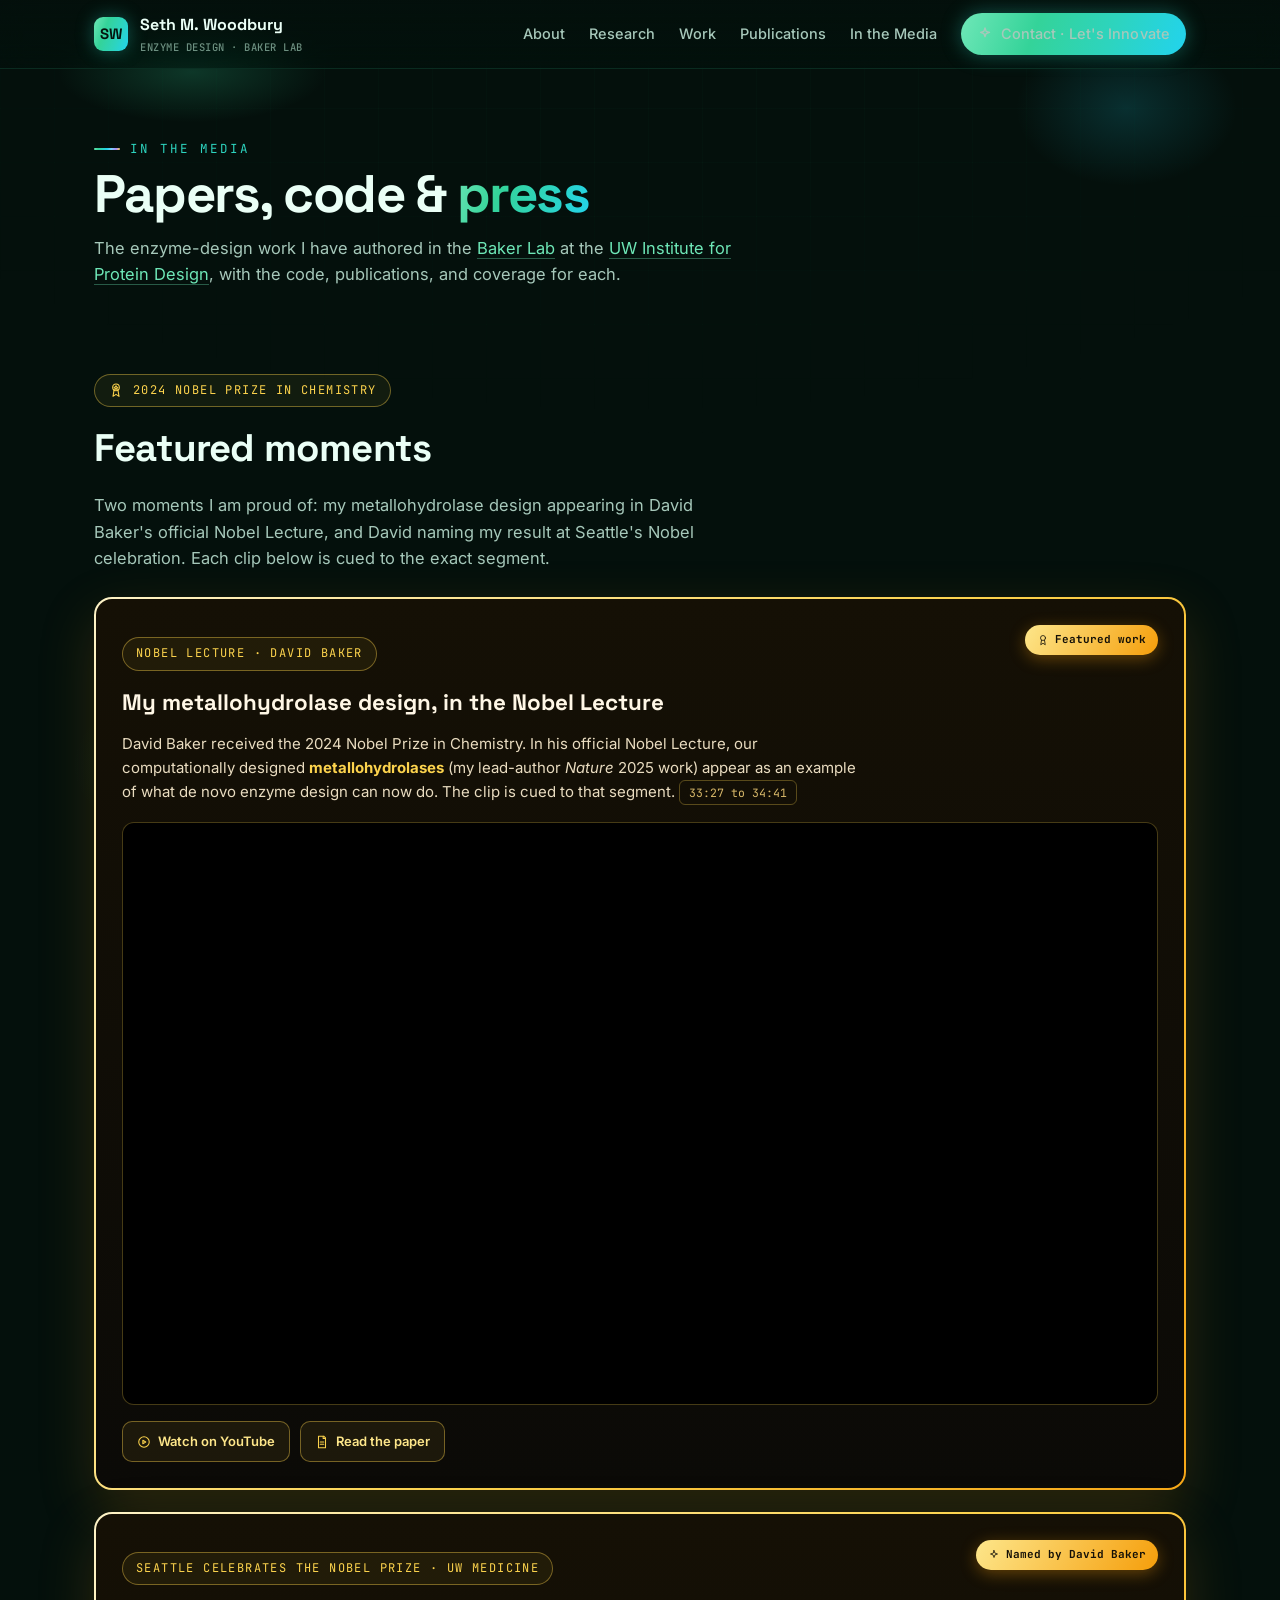
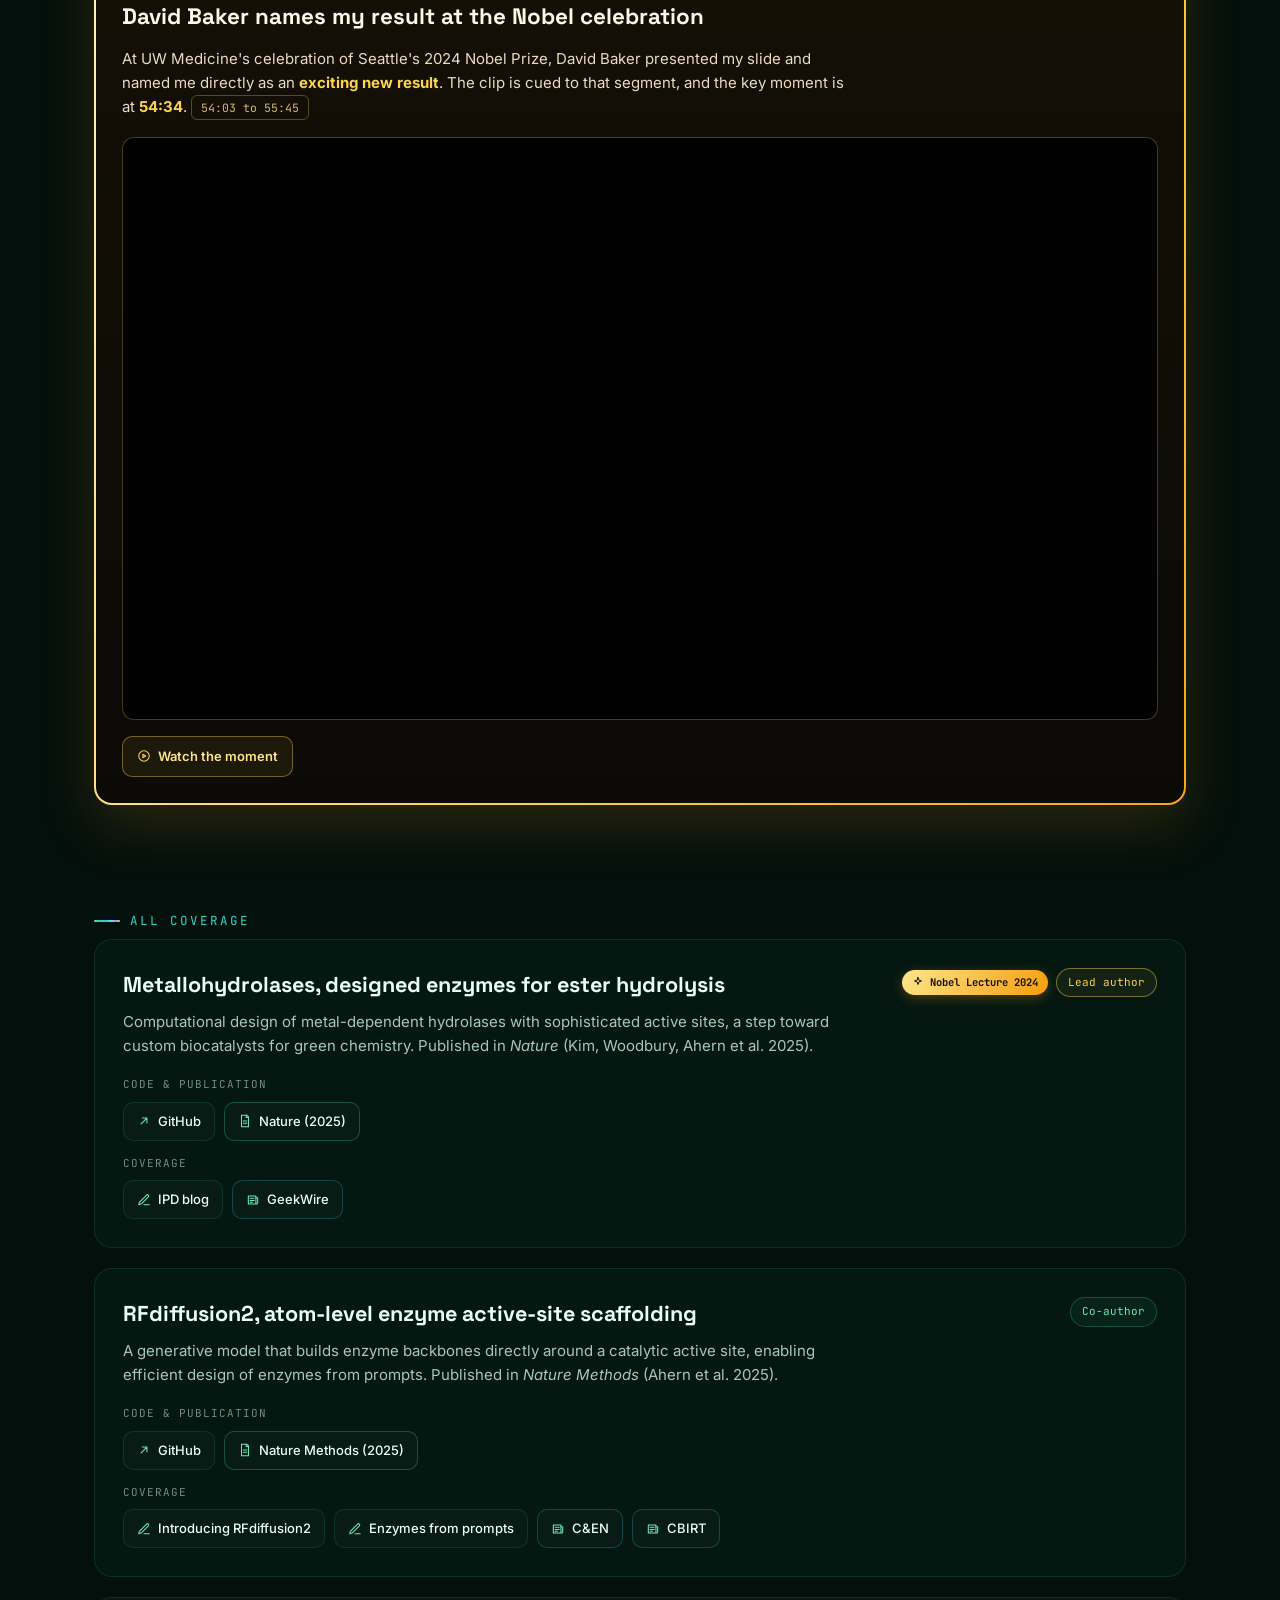
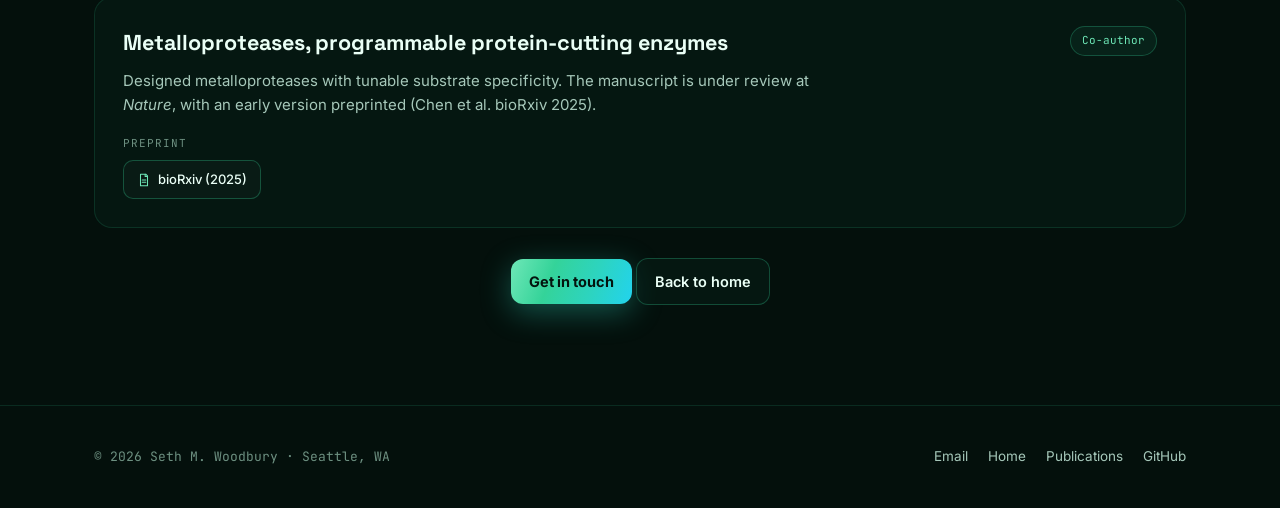
==== media.html @ d93c5677 "Initial site: enzyme design portfolio, publications, media, themes" ====
<!DOCTYPE html>
<html lang="en" data-theme="iridescent-jade">
<head>
  <meta charset="UTF-8" />
  <meta name="viewport" content="width=device-width, initial-scale=1.0" />
  <title>In the Media · Seth M. Woodbury</title>
  <meta name="description" content="Papers, open-source code, and press coverage for the enzyme-design work Seth M. Woodbury has authored in the Baker Lab at the UW Institute for Protein Design." />
  <link rel="canonical" href="https://sethwoodbury.github.io/media.html" />
  <meta property="og:title" content="In the Media · Seth M. Woodbury" />
  <meta property="og:description" content="Papers, code, and press for the enzyme-design work I have authored." />
  <meta property="og:url" content="https://sethwoodbury.github.io/media.html" />
  <link rel="icon" href="data:image/svg+xml,%3Csvg xmlns='http://www.w3.org/2000/svg' viewBox='0 0 100 100'%3E%3Cdefs%3E%3ClinearGradient id='g' x1='0' y1='0' x2='1' y2='1'%3E%3Cstop offset='0' stop-color='%236ee7b7'/%3E%3Cstop offset='0.5' stop-color='%2322d3ee'/%3E%3Cstop offset='1' stop-color='%23a78bfa'/%3E%3C/linearGradient%3E%3C/defs%3E%3Crect width='100' height='100' rx='24' fill='url(%23g)'/%3E%3Ctext x='50' y='68' font-family='monospace' font-size='52' font-weight='700' text-anchor='middle' fill='%2304100c'%3ESW%3C/text%3E%3C/svg%3E" />
  <script>(function(){try{var t=localStorage.getItem('sw-theme');if(t)document.documentElement.setAttribute('data-theme',t);}catch(e){}})();</script>
  <link rel="preconnect" href="https://fonts.googleapis.com" />
  <link rel="preconnect" href="https://fonts.gstatic.com" crossorigin />
  <link href="https://fonts.googleapis.com/css2?family=Space+Grotesk:wght@400;500;600;700&family=Inter:wght@400;500;600;700&family=JetBrains+Mono:wght@400;500;600&display=swap" rel="stylesheet" />
  <link rel="stylesheet" href="assets/styles.css" />
  <link rel="stylesheet" href="assets/themes.css" />
</head>
<body>

  <nav class="nav">
    <div class="container nav-inner">
      <a class="brand" href="index.html"><span class="mark">SW</span><span>Seth M. Woodbury<small>Enzyme Design · Baker Lab</small></span></a>
      <div class="nav-links" id="nav-links">
        <a href="index.html#about">About</a>
        <a href="index.html#research">Research</a>
        <a href="index.html#work">Work</a>
        <a href="publications.html">Publications</a>
        <a href="media.html">In the Media</a>
        <a class="nav-cta" href="index.html#contact"><svg class="icon" viewBox="0 0 24 24"><path d="M12 3l1.7 5 5 1.7-5 1.7L12 16l-1.7-4.6-5-1.7 5-1.7z"/></svg>Contact · Let's Innovate</a>
      </div>
      <button class="nav-toggle" id="nav-toggle" aria-label="Toggle menu"><svg class="icon" viewBox="0 0 24 24"><path d="M4 6h16M4 12h16M4 18h16"/></svg></button>
    </div>
  </nav>

  <header class="page-hero">
    <div class="container">
      <p class="section-label">In the media</p>
      <h1 class="title" style="font-size:clamp(2.2rem,4.5vw,3.3rem)">Papers, code &amp; <span class="irid">press</span></h1>
      <p class="section-intro" style="margin-top:14px">
        The enzyme-design work I have authored in the <a href="https://www.bakerlab.org/" target="_blank" rel="noopener">Baker Lab</a>
        at the <a href="https://www.ipd.uw.edu/" target="_blank" rel="noopener">UW Institute for Protein Design</a>, with the code,
        publications, and coverage for each.
      </p>
    </div>
  </header>

  <!-- ============================== FEATURED · NOBEL ============================== -->
  <section class="featured">
    <div class="container">
      <p class="nobel-eyebrow">
        <svg class="icon" viewBox="0 0 24 24" fill="none" stroke="currentColor" stroke-width="1.6"><circle cx="12" cy="8" r="5"/><path d="m9 12.5-1.5 9 4.5-3 4.5 3-1.5-9"/><path d="m12 5.6.9 1.9 2 .3-1.5 1.4.4 2-1.8-1-1.8 1 .4-2L9 7.8l2-.3z"/></svg>
        2024 Nobel Prize in Chemistry
      </p>
      <h2 class="section-title">Featured moments</h2>
      <p class="section-intro" style="margin-bottom:26px">Two moments I am proud of: my metallohydrolase design appearing in David Baker's official Nobel Lecture, and David naming my result at Seattle's Nobel celebration. Each clip below is cued to the exact segment.</p>

      <!-- Nobel Lecture -->
      <div class="nobel-card reveal">
        <div class="nobel-card-inner">
          <div class="nobel-head">
            <div>
              <p class="nobel-eyebrow" style="margin-bottom:6px">Nobel Lecture · David Baker</p>
              <h3>My metallohydrolase design, in the Nobel Lecture</h3>
            </div>
            <span class="nobel-badge">
              <svg class="icon" viewBox="0 0 24 24" fill="none" stroke="currentColor" stroke-width="2" style="width:12px;height:12px"><circle cx="12" cy="8" r="5"/><path d="m9 12.5-1.5 9 4.5-3 4.5 3-1.5-9"/></svg>
              Featured work
            </span>
          </div>
          <p class="nobel-desc">David Baker received the 2024 Nobel Prize in Chemistry. In his official Nobel Lecture, our computationally designed <b>metallohydrolases</b> (my lead-author <i>Nature</i> 2025 work) appear as an example of what de novo enzyme design can now do. The clip is cued to that segment. <span class="timecode">33:27 to 34:41</span></p>
          <div class="video-embed">
            <iframe src="https://www.youtube-nocookie.com/embed/KbDvQgsOI-E?start=2007&end=2081&rel=0" title="Nobel Prize lecture: David Baker, Nobel Prize in Chemistry 2024" loading="lazy" allow="accelerometer; encrypted-media; picture-in-picture; web-share" referrerpolicy="strict-origin-when-cross-origin" allowfullscreen></iframe>
          </div>
          <div class="nobel-links">
            <a class="gold-pill" href="https://youtu.be/KbDvQgsOI-E?t=2007" target="_blank" rel="noopener"><svg class="icon" viewBox="0 0 24 24" fill="none" stroke="currentColor" stroke-width="1.8"><circle cx="12" cy="12" r="9"/><path d="m10 9 5 3-5 3z"/></svg>Watch on YouTube</a>
            <a class="gold-pill" href="https://www.nature.com/articles/s41586-025-09746-w" target="_blank" rel="noopener"><svg class="icon" viewBox="0 0 24 24" fill="none" stroke="currentColor" stroke-width="1.6"><path d="M6 2h9l3 3v17H6z"/><path d="M14 2v4h4M9 12h6M9 16h6"/></svg>Read the paper</a>
          </div>
        </div>
      </div>

      <!-- Key to the City -->
      <div class="nobel-card reveal">
        <div class="nobel-card-inner">
          <div class="nobel-head">
            <div>
              <p class="nobel-eyebrow" style="margin-bottom:6px">Seattle celebrates the Nobel Prize · UW Medicine</p>
              <h3>David Baker names my result at the Nobel celebration</h3>
            </div>
            <span class="nobel-badge">
              <svg class="icon" viewBox="0 0 24 24" fill="none" stroke="currentColor" stroke-width="2" style="width:12px;height:12px"><path d="M12 3l1.8 5.2L19 10l-5.2 1.8L12 17l-1.8-5.2L5 10l5.2-1.8z"/></svg>
              Named by David Baker
            </span>
          </div>
          <p class="nobel-desc">At UW Medicine's celebration of Seattle's 2024 Nobel Prize, David Baker presented my slide and named me directly as an <b>exciting new result</b>. The clip is cued to that segment, and the key moment is at <b>54:34</b>. <span class="timecode">54:03 to 55:45</span></p>
          <div class="video-embed">
            <iframe src="https://www.youtube-nocookie.com/embed/z8NO4Bg7-ds?start=3243&end=3345&rel=0" title="Celebrating Seattle's 2024 Nobel Prize with Professor David Baker" loading="lazy" allow="accelerometer; encrypted-media; picture-in-picture; web-share" referrerpolicy="strict-origin-when-cross-origin" allowfullscreen></iframe>
          </div>
          <div class="nobel-links">
            <a class="gold-pill" href="https://youtu.be/z8NO4Bg7-ds?t=3274" target="_blank" rel="noopener"><svg class="icon" viewBox="0 0 24 24" fill="none" stroke="currentColor" stroke-width="1.8"><circle cx="12" cy="12" r="9"/><path d="m10 9 5 3-5 3z"/></svg>Watch the moment</a>
          </div>
        </div>
      </div>
    </div>
  </section>

  <section style="padding-top:24px">
    <div class="container">
      <p class="section-label">All coverage</p>

      <!-- Metallohydrolases -->
      <div class="media-item reveal">
        <div class="media-head">
          <h3>Metallohydrolases, designed enzymes for ester hydrolysis</h3>
          <div style="display:flex;gap:8px;flex-wrap:wrap;align-items:center">
            <span class="nobel-ribbon"><svg class="icon" viewBox="0 0 24 24" fill="none" stroke="currentColor"><path d="M12 3l1.8 5.2L19 10l-5.2 1.8L12 17l-1.8-5.2L5 10l5.2-1.8z"/></svg>Nobel Lecture 2024</span>
            <span class="role-tag role-first">Lead author</span>
          </div>
        </div>
        <p class="media-desc">Computational design of metal-dependent hydrolases with sophisticated active sites, a step toward custom biocatalysts for green chemistry. Published in <i>Nature</i> (Kim, Woodbury, Ahern et al. 2025).</p>
        <div class="link-group">
          <div class="lg-label">Code &amp; publication</div>
          <div class="link-pills">
            <a class="link-pill" href="https://github.com/baker-laboratory/Metallohydrolase_Enzyme_Design" target="_blank" rel="noopener"><svg class="icon" viewBox="0 0 24 24"><path d="M7 17 17 7M9 7h8v8"/></svg>GitHub</a>
            <a class="link-pill paper" href="https://www.nature.com/articles/s41586-025-09746-w" target="_blank" rel="noopener"><svg class="icon" viewBox="0 0 24 24"><path d="M6 2h9l3 3v17H6z"/><path d="M14 2v4h4M9 12h6M9 16h6"/></svg>Nature (2025)</a>
          </div>
        </div>
        <div class="link-group">
          <div class="lg-label">Coverage</div>
          <div class="link-pills">
            <a class="link-pill" href="https://www.ipd.uw.edu/2025/12/rfdiffusion2-efficient-enzymes-from-prompts/" target="_blank" rel="noopener"><svg class="icon" viewBox="0 0 24 24"><path d="M12 20h9"/><path d="M16.5 3.5a2.1 2.1 0 0 1 3 3L7 19l-4 1 1-4z"/></svg>IPD blog</a>
            <a class="link-pill press" href="https://www.geekwire.com/2025/uw-nobel-winners-lab-releases-most-powerful-protein-design-tool-yet/" target="_blank" rel="noopener"><svg class="icon" viewBox="0 0 24 24"><path d="M4 5h13v14H4z"/><path d="M17 8h3v9a2 2 0 0 1-2 2M7 9h7M7 13h7M7 16h4"/></svg>GeekWire</a>
          </div>
        </div>
      </div>

      <!-- RFdiffusion2 -->
      <div class="media-item reveal">
        <div class="media-head">
          <h3>RFdiffusion2, atom-level enzyme active-site scaffolding</h3>
          <span class="role-tag role-author">Co-author</span>
        </div>
        <p class="media-desc">A generative model that builds enzyme backbones directly around a catalytic active site, enabling efficient design of enzymes from prompts. Published in <i>Nature Methods</i> (Ahern et al. 2025).</p>
        <div class="link-group">
          <div class="lg-label">Code &amp; publication</div>
          <div class="link-pills">
            <a class="link-pill" href="https://github.com/RosettaCommons/RFdiffusion2" target="_blank" rel="noopener"><svg class="icon" viewBox="0 0 24 24"><path d="M7 17 17 7M9 7h8v8"/></svg>GitHub</a>
            <a class="link-pill paper" href="https://www.nature.com/articles/s41592-025-02975-x" target="_blank" rel="noopener"><svg class="icon" viewBox="0 0 24 24"><path d="M6 2h9l3 3v17H6z"/><path d="M14 2v4h4M9 12h6M9 16h6"/></svg>Nature Methods (2025)</a>
          </div>
        </div>
        <div class="link-group">
          <div class="lg-label">Coverage</div>
          <div class="link-pills">
            <a class="link-pill" href="https://www.ipd.uw.edu/2025/04/introducing-rfdiffusion2/" target="_blank" rel="noopener"><svg class="icon" viewBox="0 0 24 24"><path d="M12 20h9"/><path d="M16.5 3.5a2.1 2.1 0 0 1 3 3L7 19l-4 1 1-4z"/></svg>Introducing RFdiffusion2</a>
            <a class="link-pill" href="https://www.ipd.uw.edu/2025/12/rfdiffusion2-efficient-enzymes-from-prompts/" target="_blank" rel="noopener"><svg class="icon" viewBox="0 0 24 24"><path d="M12 20h9"/><path d="M16.5 3.5a2.1 2.1 0 0 1 3 3L7 19l-4 1 1-4z"/></svg>Enzymes from prompts</a>
            <a class="link-pill press" href="https://cen.acs.org/physical-chemistry/computational-chemistry/trio-AI-methods-tackles-enzyme/103/web/2025/12" target="_blank" rel="noopener"><svg class="icon" viewBox="0 0 24 24"><path d="M4 5h13v14H4z"/><path d="M17 8h3v9a2 2 0 0 1-2 2M7 9h7M7 13h7M7 16h4"/></svg>C&amp;EN</a>
            <a class="link-pill press" href="https://cbirt.net/advancing-enzyme-design-rfdiffusion2-enables-atomic-level-scaffold-generation/" target="_blank" rel="noopener"><svg class="icon" viewBox="0 0 24 24"><path d="M4 5h13v14H4z"/><path d="M17 8h3v9a2 2 0 0 1-2 2M7 9h7M7 13h7M7 16h4"/></svg>CBIRT</a>
          </div>
        </div>
      </div>

      <!-- Metalloproteases -->
      <div class="media-item reveal">
        <div class="media-head">
          <h3>Metalloproteases, programmable protein-cutting enzymes</h3>
          <span class="role-tag role-author">Co-author</span>
        </div>
        <p class="media-desc">Designed metalloproteases with tunable substrate specificity. The manuscript is under review at <i>Nature</i>, with an early version preprinted (Chen et al. bioRxiv 2025).</p>
        <div class="link-group">
          <div class="lg-label">Preprint</div>
          <div class="link-pills">
            <a class="link-pill paper" href="https://www.biorxiv.org/content/10.1101/2025.11.20.689622v1" target="_blank" rel="noopener"><svg class="icon" viewBox="0 0 24 24"><path d="M6 2h9l3 3v17H6z"/><path d="M14 2v4h4M9 12h6M9 16h6"/></svg>bioRxiv (2025)</a>
          </div>
        </div>
      </div>

      <div style="margin-top:30px; text-align:center">
        <a class="btn primary" href="index.html#contact">Get in touch</a>
        <a class="btn" href="index.html">Back to home</a>
      </div>
    </div>
  </section>

  <footer>
    <div class="container foot-inner">
      <p>© <span id="year">2026</span> Seth M. Woodbury · Seattle, WA</p>
      <div class="foot-links">
        <a href="mailto:woodbuse@uw.edu">Email</a>
        <a href="index.html">Home</a>
        <a href="publications.html">Publications</a>
        <a href="https://github.com/SethWoodbury" target="_blank" rel="noopener">GitHub</a>
      </div>
    </div>
  </footer>

  <script src="assets/theme.js"></script>
  <script src="assets/app.js"></script>
</body>
</html>
---- assets/styles.css ----
/* =========================================================================
   Seth M. Woodbury — structural styles (theme-agnostic)
   Colors come from assets/themes.css via CSS custom properties.
   Load order in HTML: styles.css  ->  themes.css
   ========================================================================= */

:root{
  --font-display:"Space Grotesk", system-ui, sans-serif;
  --font-body:"Inter", system-ui, -apple-system, sans-serif;
  --font-mono:"JetBrains Mono", ui-monospace, "SF Mono", Menlo, monospace;
  --maxw:1140px; --radius:18px; --radius-sm:12px;
}

*{ box-sizing:border-box; }
html{ scroll-behavior:smooth; scroll-padding-top:88px; }
body{
  margin:0; font-family:var(--font-body); color:var(--text); background:var(--bg);
  line-height:1.6; -webkit-font-smoothing:antialiased; text-rendering:optimizeLegibility; overflow-x:hidden;
  transition:background .4s ease, color .4s ease;
}
body::before{
  content:""; position:fixed; inset:0; z-index:-3;
  background:
    radial-gradient(closest-side at 15% 8%, color-mix(in srgb, var(--accent) 20%, transparent), transparent 70%),
    radial-gradient(closest-side at 88% 12%, color-mix(in srgb, var(--a4) 16%, transparent), transparent 72%),
    radial-gradient(closest-side at 78% 92%, color-mix(in srgb, var(--a6) 12%, transparent), transparent 70%),
    radial-gradient(closest-side at 20% 85%, color-mix(in srgb, var(--a2) 12%, transparent), transparent 72%),
    var(--bg);
  transition:background .4s ease;
}
body::after{
  content:""; position:fixed; inset:0; z-index:-2; pointer-events:none; opacity:.4;
  background-image:
    linear-gradient(color-mix(in srgb, var(--accent) 6%, transparent) 1px, transparent 1px),
    linear-gradient(90deg, color-mix(in srgb, var(--accent) 6%, transparent) 1px, transparent 1px);
  background-size:54px 54px;
  mask-image:radial-gradient(ellipse 90% 60% at 50% 0%, #000 30%, transparent 85%);
}

.container{ width:100%; max-width:var(--maxw); margin:0 auto; padding:0 24px; }
a{ color:var(--mint); text-decoration:none; transition:color .18s ease; }
a:hover{ color:var(--a4); }
img{ max-width:100%; display:block; }
.irid-text{ background:var(--irid); background-size:220% auto; -webkit-background-clip:text; background-clip:text; color:transparent; animation:shimmer 7s ease infinite; }

/* icon helper */
.icon{ width:22px; height:22px; stroke:currentColor; fill:none; stroke-width:1.6; stroke-linecap:round; stroke-linejoin:round; }

/* ------------------------------- NAV ----------------------------------- */
.nav{ position:sticky; top:0; z-index:50; backdrop-filter:blur(14px) saturate(140%);
  background:linear-gradient(to bottom, color-mix(in srgb, var(--bg) 85%, transparent), color-mix(in srgb, var(--bg) 45%, transparent));
  border-bottom:1px solid var(--border); }
.nav-inner{ display:flex; align-items:center; justify-content:space-between; height:68px; }
.brand{ display:flex; align-items:center; gap:12px; font-family:var(--font-display); font-weight:700; color:var(--text); }
.brand .mark{ width:34px; height:34px; border-radius:9px; flex:none; background:var(--irid); background-size:200% 200%;
  display:grid; place-items:center; color:var(--ink); font-weight:800; font-size:15px; box-shadow:0 0 18px var(--glow); animation:shimmer 8s ease infinite; }
.brand small{ display:block; font-family:var(--font-mono); font-weight:500; font-size:10.5px; color:var(--muted-2); letter-spacing:.5px; text-transform:uppercase; margin-top:1px; }
.nav-links{ display:flex; align-items:center; gap:24px; }
.nav-links a{ color:var(--muted); font-size:14.5px; font-weight:500; }
.nav-links a:hover{ color:var(--text); }
.nav-cta{ display:inline-flex; align-items:center; gap:8px; font-family:var(--font-body); font-size:13.5px; font-weight:700;
  padding:9px 16px; border-radius:999px; color:var(--ink); background:var(--irid); background-size:200% 200%;
  animation:shimmer 9s ease infinite; box-shadow:0 0 20px var(--glow); white-space:nowrap; letter-spacing:.1px; }
.nav-cta:hover{ color:var(--ink); filter:brightness(1.06); transform:translateY(-1px); }
.nav-cta .icon{ width:16px; height:16px; stroke-width:2; }
.nav-toggle{ display:none; background:none; border:1px solid var(--border-2); color:var(--text); border-radius:9px; padding:6px 9px; cursor:pointer; }
.nav-toggle .icon{ width:20px; height:20px; }

/* ------------------------------ HERO ----------------------------------- */
.hero{ position:relative; padding:74px 0 40px; overflow:hidden; }
#molecular-canvas{ position:absolute; inset:0; width:100%; height:100%; z-index:0; opacity:.85; pointer-events:none; }
.hero-grid{ position:relative; z-index:1; display:grid; grid-template-columns:1.35fr .9fr; gap:54px; align-items:center; }
.eyebrow{ display:inline-flex; align-items:center; gap:9px; font-family:var(--font-mono); font-size:12px; letter-spacing:1.4px;
  text-transform:uppercase; color:var(--mint); padding:6px 13px; border:1px solid var(--border-2); border-radius:999px;
  background:color-mix(in srgb, var(--accent) 6%, transparent); margin-bottom:22px; }
.eyebrow .dot{ width:8px; height:8px; border-radius:50%; background:var(--accent); box-shadow:0 0 12px var(--accent); animation:pulse 2.4s ease-in-out infinite; }
h1.title{ font-family:var(--font-display); font-weight:700; font-size:clamp(2.5rem,5.4vw,4.1rem); line-height:1.02; letter-spacing:-1.5px; margin:0 0 12px; }
.title .irid{ background:var(--irid); background-size:220% auto; -webkit-background-clip:text; background-clip:text; color:transparent; animation:shimmer 7s ease infinite; }
.subtitle{ font-family:var(--font-display); font-weight:500; font-size:clamp(1.05rem,2vw,1.32rem); color:var(--text); margin:6px 0 4px; }
.affil{ color:var(--muted); font-size:15.5px; margin:0 0 18px; line-height:1.5; }
.affil a{ color:var(--mint); font-weight:600; border-bottom:1px solid color-mix(in srgb, var(--mint) 40%, transparent); }
.affil a:hover{ color:var(--a4); border-color:var(--a4); }
.lede{ color:var(--muted); font-size:16.5px; max-width:46ch; margin:0 0 26px; }

.cta-row{ display:flex; flex-wrap:wrap; gap:12px; }
.btn{ display:inline-flex; align-items:center; gap:9px; font-family:var(--font-body); font-weight:600; font-size:14.5px;
  padding:11px 18px; border-radius:12px; cursor:pointer; transition:all .18s ease; border:1px solid var(--border-2); color:var(--text); background:var(--panel); }
.btn:hover{ border-color:var(--accent); transform:translateY(-2px); box-shadow:0 8px 26px color-mix(in srgb, var(--accent) 16%, transparent); }
.btn .icon{ width:17px; height:17px; stroke-width:1.8; }
.btn.primary{ border:none; color:var(--ink); background:var(--irid); background-size:200% 200%; box-shadow:0 8px 30px var(--glow); animation:shimmer 9s ease infinite; font-weight:700; }
.btn.primary:hover{ color:var(--ink); filter:brightness(1.05); }

/* Portrait */
.portrait-wrap{ position:relative; display:grid; place-items:center; }
.portrait-ring{ position:relative; width:min(340px,78vw); aspect-ratio:1; border-radius:50%; padding:5px;
  background:var(--irid); background-size:260% 260%; animation:spin 18s linear infinite; box-shadow:0 0 60px var(--glow), inset 0 0 30px rgba(0,0,0,.4); }
.portrait-ring::after{ content:""; position:absolute; inset:-14px; border-radius:50%;
  background:conic-gradient(from 0deg, transparent, color-mix(in srgb, var(--accent) 25%, transparent), transparent 40%);
  animation:spin 9s linear infinite reverse; z-index:-1; filter:blur(6px); }
.portrait{ width:100%; height:100%; border-radius:50%; object-fit:cover; background:var(--panel-solid); animation:spin 18s linear infinite reverse; }
.portrait-fallback{ width:100%; height:100%; border-radius:50%;
  background:radial-gradient(circle at 50% 32%, color-mix(in srgb, var(--accent) 35%, transparent), transparent 60%), var(--panel-solid);
  display:grid; place-items:center; animation:spin 18s linear infinite reverse; }
.portrait-fallback span{ font-family:var(--font-display); font-weight:700; font-size:4.6rem; background:var(--irid); -webkit-background-clip:text; background-clip:text; color:transparent; }

.badge-float{ position:absolute; z-index:3; font-family:var(--font-mono); font-size:11.5px; font-weight:600; letter-spacing:.3px;
  padding:8px 13px; border-radius:11px; color:var(--text); background:var(--panel-2); border:1px solid var(--border-2);
  backdrop-filter:blur(8px); box-shadow:0 10px 30px rgba(0,0,0,.35); display:flex; align-items:center; gap:7px; }
.badge-float .b-dot{ width:7px; height:7px; border-radius:50%; background:var(--accent); box-shadow:0 0 8px var(--accent); }
.badge-1{ top:8%; left:-6%; animation:floaty 6s ease-in-out infinite; }
.badge-2{ bottom:12%; right:-8%; animation:floaty 7s ease-in-out infinite reverse; }
.badge-3{ bottom:-2%; left:6%; animation:floaty 8s ease-in-out infinite; }

/* --------------------------- AVAILABILITY ------------------------------ */
.availability{ position:relative; z-index:1; margin:26px 0 6px; border:1px solid var(--border-2); border-radius:var(--radius);
  background:linear-gradient(120deg, color-mix(in srgb, var(--accent) 12%, transparent), color-mix(in srgb, var(--a4) 7%, transparent));
  padding:20px 26px; display:flex; align-items:center; gap:22px; flex-wrap:wrap; }
.availability .av-icon{ width:44px; height:44px; flex:none; border-radius:12px; display:grid; place-items:center; color:var(--mint);
  background:color-mix(in srgb, var(--accent) 12%, transparent); border:1px solid var(--border-2); }
.availability .av-icon .icon{ width:22px; height:22px; }
.availability .av-text{ flex:1; min-width:260px; }
.availability .av-text h3{ font-family:var(--font-display); margin:0 0 3px; font-size:1.1rem; color:var(--text); }
.availability .av-text p{ margin:0; color:var(--muted); font-size:14.5px; }
.availability .chips{ display:flex; flex-wrap:wrap; gap:8px; }
.chip{ font-family:var(--font-mono); font-size:11.5px; padding:6px 11px; border-radius:999px; border:1px solid var(--border-2);
  color:var(--mint); background:color-mix(in srgb, var(--accent) 6%, transparent); white-space:nowrap; }

/* ---------------------------- SECTIONS --------------------------------- */
section{ padding:60px 0; }
.section-label{ font-family:var(--font-mono); font-size:12.5px; letter-spacing:2px; text-transform:uppercase; color:var(--a3);
  margin:0 0 8px; display:flex; align-items:center; gap:10px; }
.section-label::before{ content:""; width:26px; height:2px; background:var(--irid); border-radius:2px; }
h2.section-title{ font-family:var(--font-display); font-weight:700; font-size:clamp(1.7rem,3.4vw,2.4rem); letter-spacing:-.8px; margin:0 0 14px; }
.section-intro{ color:var(--muted); font-size:16.5px; max-width:64ch; margin:0 0 34px; }
.section-intro a{ color:var(--mint); border-bottom:1px solid color-mix(in srgb,var(--mint) 35%,transparent); }

/* subtle divider for the secondary (biomaterials) zone */
.zone-secondary{ border-top:1px solid var(--border); background:color-mix(in srgb, var(--bg-2) 60%, transparent); }
.zone-tag{ display:inline-block; font-family:var(--font-mono); font-size:11px; letter-spacing:1.5px; text-transform:uppercase;
  color:var(--muted-2); border:1px solid var(--border); border-radius:999px; padding:4px 11px; margin-bottom:14px; }

/* Stats / credibility strip */
.stats{ display:grid; grid-template-columns:repeat(4,1fr); gap:16px; }
.stat{ border:1px solid var(--border); border-radius:var(--radius-sm); padding:20px; background:var(--panel); }
.stat .num{ font-family:var(--font-display); font-weight:700; font-size:1.9rem; line-height:1; background:var(--irid); background-size:200% auto;
  -webkit-background-clip:text; background-clip:text; color:transparent; }
.stat .lbl{ color:var(--muted); font-size:13.5px; margin-top:8px; }

/* Research pillar cards */
.cards{ display:grid; grid-template-columns:repeat(2,1fr); gap:18px; }
.card{ position:relative; border:1px solid var(--border); border-radius:var(--radius); background:var(--panel); padding:26px; overflow:hidden; transition:all .22s ease; }
.card::before{ content:""; position:absolute; left:0; top:0; height:100%; width:3px; background:var(--irid); opacity:0; transition:opacity .22s ease; }
.card:hover{ border-color:var(--border-2); transform:translateY(-4px); box-shadow:0 18px 44px rgba(0,0,0,.34); }
.card:hover::before{ opacity:1; }
.card .ic{ width:48px; height:48px; border-radius:12px; display:grid; place-items:center; margin-bottom:16px; color:var(--mint);
  background:color-mix(in srgb, var(--accent) 10%, transparent); border:1px solid var(--border-2); }
.card .ic .icon{ width:24px; height:24px; }
.card h3{ font-family:var(--font-display); font-size:1.18rem; margin:0 0 8px; }
.card p{ color:var(--muted); font-size:14.5px; margin:0; }

/* Project / repo grid + signature results */
.projects{ display:grid; grid-template-columns:repeat(3,1fr); gap:18px; }
.proj{ display:flex; flex-direction:column; border:1px solid var(--border); border-radius:var(--radius); background:var(--panel); padding:22px; transition:all .22s ease; height:100%; }
.proj:hover{ border-color:var(--border-2); transform:translateY(-4px); box-shadow:0 16px 40px rgba(0,0,0,.32); }
.proj .top{ display:flex; align-items:center; justify-content:space-between; margin-bottom:12px; gap:8px; }
.proj .tag{ font-family:var(--font-mono); font-size:10.5px; letter-spacing:.5px; text-transform:uppercase; color:var(--a3);
  border:1px solid var(--border-2); border-radius:999px; padding:4px 9px; }
.proj .venue-pill{ font-family:var(--font-mono); font-size:10.5px; color:var(--muted-2); }
.proj h3{ font-family:var(--font-display); font-size:1.12rem; margin:0 0 8px; }
.proj p{ color:var(--muted); font-size:14px; margin:0 0 16px; flex:1; }
.proj .links{ display:flex; flex-wrap:wrap; gap:14px; font-family:var(--font-mono); font-size:12.5px; }
.proj .links a{ display:inline-flex; align-items:center; gap:5px; }
.proj .links a .icon{ width:14px; height:14px; stroke-width:1.8; }

/* Publications */
.pub-group-title{ font-family:var(--font-display); font-size:1.15rem; color:var(--text); margin:26px 0 6px; display:flex; align-items:center; gap:10px; }
.pub-group-title .icon{ width:20px; height:20px; color:var(--mint); }
.pubs{ display:flex; flex-direction:column; gap:2px; }
.pub{ display:grid; grid-template-columns:128px 1fr; gap:20px; padding:20px 4px; border-bottom:1px solid var(--border); align-items:start; }
.pub:last-child{ border-bottom:none; }
.pub .venue{ font-family:var(--font-mono); font-size:12px; }
.pub .venue .j{ color:var(--mint); font-weight:600; display:block; }
.pub .venue .yr{ color:var(--muted-2); }
.pub .p-body p{ margin:0 0 4px; font-size:15px; }
.pub .p-body .authors{ color:var(--muted); font-size:13.5px; }
.pub .p-body .authors .me{ color:var(--text); font-weight:700; border-bottom:2px solid var(--accent); }
.pub .p-body .t{ color:var(--text); font-weight:600; }
.pub .p-body .meta{ margin-top:8px; display:flex; gap:8px; flex-wrap:wrap; align-items:center; }

/* role + link badges */
.badge-role{ font-family:var(--font-mono); font-size:10.5px; padding:3px 9px; border-radius:6px; border:1px solid var(--border-2);
  color:var(--gold); background:color-mix(in srgb, var(--gold) 8%, transparent); letter-spacing:.3px; }
.badge-role.corr{ color:var(--a4); border-color:color-mix(in srgb, var(--a4) 40%, transparent); background:color-mix(in srgb, var(--a4) 8%, transparent); }
.link-mini{ font-family:var(--font-mono); font-size:10.5px; padding:3px 9px; border-radius:6px; border:1px solid var(--border); color:var(--mint); display:inline-flex; align-items:center; gap:5px; }
.link-mini:hover{ border-color:var(--accent); }
.link-mini .icon{ width:12px; height:12px; stroke-width:2; }

/* IP / patent card */
.ip-card{ border:1px solid var(--border); border-radius:var(--radius); background:var(--panel); padding:24px; display:flex; gap:18px; align-items:flex-start; }
.ip-card .ic{ width:46px; height:46px; flex:none; border-radius:12px; display:grid; place-items:center; color:var(--mint); background:color-mix(in srgb,var(--accent) 10%,transparent); border:1px solid var(--border-2); }
.ip-card h3{ font-family:var(--font-display); font-size:1.08rem; margin:0 0 4px; }
.ip-card p{ color:var(--muted); font-size:14px; margin:0 0 8px; }
.ip-card .meta{ font-family:var(--font-mono); font-size:12px; color:var(--muted-2); }
.ip-card .meta a{ color:var(--mint); }

/* Affiliations (institution badges) */
.affils{ display:grid; grid-template-columns:1fr 1fr; gap:18px; }
.inst{ display:flex; align-items:center; gap:16px; border:1px solid var(--border); border-radius:var(--radius); background:var(--panel); padding:20px 22px; transition:all .2s ease; }
.inst:hover{ border-color:var(--border-2); transform:translateY(-3px); }
.inst .crest{ width:56px; height:56px; flex:none; border-radius:14px; display:grid; place-items:center; font-family:var(--font-display); font-weight:800; font-size:1.15rem; letter-spacing:.5px; }
.inst .crest.uw{ background:linear-gradient(135deg,#4b2e83,#2e1a54); color:#e8c34a; border:1px solid rgba(232,195,74,.4); }
.inst .crest.um{ background:linear-gradient(135deg,#00274c,#001a33); color:#ffcb05; border:1px solid rgba(255,203,5,.4); }
.inst .i-body b{ display:block; font-family:var(--font-display); font-size:1.02rem; color:var(--text); }
.inst .i-body span{ color:var(--muted); font-size:13px; }
.inst .i-body a{ color:var(--mint); font-size:12.5px; font-family:var(--font-mono); }

/* Contact + QR */
.contact-grid{ display:grid; grid-template-columns:1.3fr .9fr; gap:30px; align-items:stretch; }
.contact-card, .qr-card{ border:1px solid var(--border); border-radius:var(--radius); background:var(--panel); padding:30px; }
.contact-links{ display:grid; grid-template-columns:1fr 1fr; gap:12px; margin-top:6px; }
.contact-links a{ display:flex; align-items:center; gap:12px; padding:13px 15px; border-radius:12px; border:1px solid var(--border);
  background:color-mix(in srgb, var(--text) 2%, transparent); color:var(--text); font-size:14.5px; transition:all .18s ease; }
.contact-links a:hover{ border-color:var(--accent); transform:translateY(-2px); background:color-mix(in srgb, var(--accent) 6%, transparent); }
.contact-links .ci{ width:20px; height:20px; flex:none; color:var(--mint); }
.contact-links b{ display:block; font-size:14.5px; }
.contact-links small{ color:var(--muted-2); font-family:var(--font-mono); font-size:11px; }
.qr-card{ display:flex; flex-direction:column; align-items:center; text-align:center; }
.qr-card img{ width:190px; height:190px; border-radius:14px; background:#fff; padding:12px; box-shadow:0 0 34px var(--glow); }
.qr-card h3{ font-family:var(--font-display); margin:16px 0 4px; font-size:1.1rem; }
.qr-card p{ color:var(--muted); font-size:13px; margin:0; font-family:var(--font-mono); }

/* ---------------------------- MEDIA PAGE ------------------------------- */
.page-hero{ padding:70px 0 20px; position:relative; }
.media-item{ border:1px solid var(--border); border-radius:var(--radius); background:var(--panel); padding:28px; margin-bottom:20px; transition:border-color .2s ease; }
.media-item:hover{ border-color:var(--border-2); }
.media-head{ display:flex; align-items:flex-start; justify-content:space-between; gap:18px; flex-wrap:wrap; margin-bottom:6px; }
.media-head h3{ font-family:var(--font-display); font-size:1.35rem; margin:0; }
.role-tag{ font-family:var(--font-mono); font-size:11px; padding:5px 11px; border-radius:999px; white-space:nowrap; }
.role-first{ color:var(--gold); border:1px solid color-mix(in srgb,var(--gold) 45%,transparent); background:color-mix(in srgb,var(--gold) 6%,transparent); }
.role-author{ color:var(--mint); border:1px solid var(--border-2); background:color-mix(in srgb,var(--accent) 6%,transparent); }
.media-desc{ color:var(--muted); font-size:15px; margin:8px 0 18px; max-width:80ch; }
.link-group{ margin-top:14px; }
.link-group .lg-label{ font-family:var(--font-mono); font-size:11px; letter-spacing:1px; text-transform:uppercase; color:var(--muted-2); margin-bottom:8px; }
.link-pills{ display:flex; flex-wrap:wrap; gap:9px; }
.link-pill{ display:inline-flex; align-items:center; gap:7px; font-size:13px; font-weight:500; padding:8px 13px; border-radius:10px;
  border:1px solid var(--border); background:color-mix(in srgb,var(--text) 2%,transparent); color:var(--text); transition:all .16s ease; }
.link-pill:hover{ border-color:var(--accent); background:color-mix(in srgb,var(--accent) 7%,transparent); transform:translateY(-2px); color:var(--text); }
.link-pill .icon{ width:14px; height:14px; stroke-width:1.8; color:var(--mint); }
.link-pill.paper{ border-color:color-mix(in srgb,var(--accent) 30%,transparent); }
.link-pill.press{ border-color:color-mix(in srgb,var(--a4) 25%,transparent); }

/* ----------------------------- FOOTER ---------------------------------- */
footer{ border-top:1px solid var(--border); padding:40px 0; margin-top:40px; }
.foot-inner{ display:flex; align-items:center; justify-content:space-between; gap:20px; flex-wrap:wrap; }
.foot-inner p{ color:var(--muted-2); font-size:13px; margin:0; font-family:var(--font-mono); }
.foot-links{ display:flex; gap:20px; align-items:center; flex-wrap:wrap; }
.foot-links a{ color:var(--muted); font-size:13.5px; display:inline-flex; align-items:center; gap:6px; }
.foot-links a:hover{ color:var(--text); }
.foot-links a .icon{ width:15px; height:15px; }

/* ---------------------------- ANIMATIONS ------------------------------- */
@keyframes shimmer{ 0%{background-position:0% 50%;} 50%{background-position:100% 50%;} 100%{background-position:0% 50%;} }
@keyframes spin{ to{ transform:rotate(360deg);} }
@keyframes pulse{ 0%,100%{ transform:scale(1); opacity:1;} 50%{ transform:scale(1.5); opacity:.55;} }
@keyframes floaty{ 0%,100%{ transform:translateY(0);} 50%{ transform:translateY(-11px);} }
.reveal{ opacity:0; transform:translateY(22px); transition:opacity .7s ease, transform .7s ease; }
.reveal.in{ opacity:1; transform:none; }

/* --------------------------- RESPONSIVE -------------------------------- */
@media (max-width:940px){
  .hero-grid{ grid-template-columns:1fr; gap:40px; }
  .portrait-wrap{ order:-1; }
  .stats{ grid-template-columns:repeat(2,1fr); }
  .cards{ grid-template-columns:1fr; }
  .projects{ grid-template-columns:1fr 1fr; }
  .contact-grid{ grid-template-columns:1fr; }
  .affils{ grid-template-columns:1fr; }
  .pub{ grid-template-columns:1fr; gap:8px; }
  .pub .venue{ display:flex; gap:8px; align-items:center; }
}
@media (max-width:640px){
  .nav-links{ display:none; }
  .nav-links.open{ display:flex; position:absolute; top:68px; left:0; right:0; flex-direction:column; align-items:flex-start; gap:16px;
    padding:22px 24px; background:color-mix(in srgb,var(--bg) 97%,transparent); border-bottom:1px solid var(--border); backdrop-filter:blur(14px); }
  .nav-toggle{ display:block; }
  .projects{ grid-template-columns:1fr; }
  .contact-links{ grid-template-columns:1fr; }
  section{ padding:46px 0; }
}
@media (prefers-reduced-motion:reduce){
  *,*::before,*::after{ animation:none !important; transition:none !important; scroll-behavior:auto !important; }
  .reveal{ opacity:1; transform:none; }
}

/* ===================== NOBEL / FEATURED (gold, theme-independent) ======= */
.featured{ padding-top:20px; }
.nobel-eyebrow{ display:inline-flex; align-items:center; gap:9px; font-family:var(--font-mono); font-size:12px; letter-spacing:1.4px;
  text-transform:uppercase; color:#fcd34d; border:1px solid rgba(252,211,77,.4); background:rgba(252,211,77,.06); padding:6px 13px; border-radius:999px; margin-bottom:10px; }
.nobel-eyebrow .icon{ width:16px; height:16px; color:#fcd34d; }
.nobel-card{ position:relative; border-radius:var(--radius); padding:2px; margin-bottom:22px;
  background:linear-gradient(120deg,#fef3c7,#fcd34d,#f59e0b,#b45309,#fcd34d); background-size:220% 220%;
  animation:shimmer 12s ease infinite; box-shadow:0 20px 55px rgba(180,120,20,.22); }
.nobel-card-inner{ border-radius:calc(var(--radius) - 2px); background:linear-gradient(180deg,#151005,#0b0a07); padding:26px; }
.nobel-head{ display:flex; align-items:flex-start; justify-content:space-between; gap:16px; flex-wrap:wrap; }
.nobel-head h3{ font-family:var(--font-display); font-size:1.4rem; margin:8px 0 0; color:#fff7e6; }
.nobel-badge{ font-family:var(--font-mono); font-size:11px; color:#141007; font-weight:700; white-space:nowrap;
  background:linear-gradient(120deg,#fde68a,#f59e0b); padding:6px 12px; border-radius:999px; display:inline-flex; align-items:center; gap:6px;
  box-shadow:0 4px 16px rgba(245,158,11,.35); }
.nobel-desc{ color:#e9dcc0; font-size:15px; margin:12px 0 18px; max-width:82ch; }
.nobel-desc b{ color:#fcd34d; }
.video-embed{ position:relative; width:100%; aspect-ratio:16/9; border-radius:12px; overflow:hidden; border:1px solid rgba(252,211,77,.28); background:#000; }
.video-embed iframe{ position:absolute; inset:0; width:100%; height:100%; border:0; }
.nobel-links{ margin-top:16px; display:flex; flex-wrap:wrap; gap:10px; align-items:center; }
.gold-pill{ display:inline-flex; align-items:center; gap:7px; font-size:13px; font-weight:600; padding:9px 14px; border-radius:10px;
  border:1px solid rgba(252,211,77,.4); background:rgba(252,211,77,.07); color:#fde68a; transition:all .16s ease; }
.gold-pill:hover{ background:rgba(252,211,77,.15); transform:translateY(-2px); color:#fff7e6; border-color:#fcd34d; }
.gold-pill .icon{ width:14px; height:14px; color:#fcd34d; stroke-width:1.8; }
.timecode{ font-family:var(--font-mono); font-size:11.5px; color:#d9b96a; border:1px solid rgba(252,211,77,.3); border-radius:6px; padding:4px 9px; }
.nobel-ribbon{ display:inline-flex; align-items:center; gap:6px; font-family:var(--font-mono); font-size:10.5px; font-weight:700; color:#141007;
  background:linear-gradient(120deg,#fde68a,#f59e0b); padding:4px 10px; border-radius:999px; box-shadow:0 3px 12px rgba(245,158,11,.3); white-space:nowrap; }
.nobel-ribbon .icon{ width:12px; height:12px; color:#141007; stroke-width:2; }
.nobel-banner{ display:flex; align-items:center; gap:12px; padding:14px 20px; border-radius:14px; border:1px solid rgba(252,211,77,.4);
  background:linear-gradient(120deg, rgba(252,211,77,.12), rgba(245,158,11,.05)); color:#fde68a; font-weight:600; font-size:15px; transition:all .18s ease; }
.nobel-banner:hover{ border-color:#fcd34d; transform:translateY(-2px); color:#fff7e6; box-shadow:0 12px 34px rgba(245,158,11,.18); }
.nobel-banner .icon{ width:22px; height:22px; color:#fcd34d; flex:none; }
.nobel-banner .go{ margin-left:auto; color:#fcd34d; display:inline-flex; align-items:center; gap:6px; font-family:var(--font-mono); font-size:13px; white-space:nowrap; }
.nobel-banner .go .icon{ width:15px; height:15px; }
@media (max-width:640px){ .nobel-banner .go span{ display:none; } }
---- assets/themes.css ----
/* =========================================================================
   THEME REGISTRY  ·  Seth M. Woodbury
   -------------------------------------------------------------------------
   Each theme is a set of color tokens. styles.css only references these
   tokens, so switching themes never touches layout.

   HOW TO USE
   - Default theme is set on <html data-theme="iridescent-jade">.
   - Switch live (and remember the choice) from theme.html, or set the
     data-theme attribute yourself.
   - ADD A THEME: copy any [data-theme="..."] block below, rename it, and
     recolor the tokens. It instantly appears in the playground registry
     (playground reads window.SW_THEMES in theme.js).

   TOKENS
   --bg --bg-2                 page background
   --panel --panel-2 --panel-solid   card / surface fills
   --border --border-2         hairlines
   --glow                      accent glow color
   --a1..--a6                  accent ramp (also feeds the molecular canvas)
   --mint --accent             primary highlight text/links
   --gold                      "award" accent (labels)
   --text --muted --muted-2    type colors
   --irid                      the signature gradient
   ========================================================================= */

/* ---- fallback defaults (used if no data-theme is set) ---- */
:root {
  --bg:#04100c; --bg-2:#061710;
  --panel:rgba(9,30,22,.55); --panel-2:rgba(10,33,24,.85); --panel-solid:#0a1f17;
  --border:rgba(52,211,153,.14); --border-2:rgba(52,211,153,.28); --glow:rgba(45,212,191,.35);
  --a1:#6ee7b7; --a2:#34d399; --a3:#2dd4bf; --a4:#22d3ee; --a5:#7dd3fc; --a6:#a78bfa;
  --mint:#6ee7b7; --accent:#34d399; --gold:#fcd34d;
  --text:#eafff6; --muted:#a6c8ba; --muted-2:#6d9081;
  --irid:linear-gradient(110deg,#6ee7b7,#34d399,#2dd4bf,#22d3ee,#7dd3fc,#a78bfa,#fcd34d);
  --ink:#04140e; /* dark text that sits on top of --irid */
}

/* =======================  1 · IRIDESCENT JADE (default)  ================= */
[data-theme="iridescent-jade"]{
  --bg:#04100c; --bg-2:#061710;
  --panel:rgba(9,30,22,.55); --panel-2:rgba(10,33,24,.85); --panel-solid:#0a1f17;
  --border:rgba(52,211,153,.14); --border-2:rgba(52,211,153,.28); --glow:rgba(45,212,191,.35);
  --a1:#6ee7b7; --a2:#34d399; --a3:#2dd4bf; --a4:#22d3ee; --a5:#7dd3fc; --a6:#a78bfa;
  --mint:#6ee7b7; --accent:#34d399; --gold:#fcd34d;
  --text:#eafff6; --muted:#a6c8ba; --muted-2:#6d9081;
  --irid:linear-gradient(110deg,#6ee7b7,#34d399,#2dd4bf,#22d3ee,#7dd3fc,#a78bfa,#fcd34d);
  --ink:#04140e;
}

/* =======================  2 · ABYSSAL VIOLET  =========================== */
[data-theme="abyssal-violet"]{
  --bg:#0a0716; --bg-2:#110b22;
  --panel:rgba(30,20,54,.55); --panel-2:rgba(33,22,60,.85); --panel-solid:#171030;
  --border:rgba(167,139,250,.16); --border-2:rgba(167,139,250,.32); --glow:rgba(168,85,247,.38);
  --a1:#c4b5fd; --a2:#a78bfa; --a3:#818cf8; --a4:#22d3ee; --a5:#f0abfc; --a6:#f472b6;
  --mint:#c4b5fd; --accent:#a78bfa; --gold:#fcd34d;
  --text:#f3efff; --muted:#c3b8e0; --muted-2:#8a7fb0;
  --irid:linear-gradient(110deg,#c4b5fd,#a78bfa,#818cf8,#22d3ee,#f0abfc,#f472b6);
  --ink:#0a0716;
}

/* =======================  3 · ARCTIC CYAN  ============================== */
[data-theme="arctic-cyan"]{
  --bg:#04121a; --bg-2:#061c28;
  --panel:rgba(8,34,48,.55); --panel-2:rgba(9,38,54,.85); --panel-solid:#082230;
  --border:rgba(34,211,238,.16); --border-2:rgba(34,211,238,.32); --glow:rgba(56,189,248,.38);
  --a1:#a5f3fc; --a2:#67e8f9; --a3:#22d3ee; --a4:#38bdf8; --a5:#818cf8; --a6:#5eead4;
  --mint:#a5f3fc; --accent:#22d3ee; --gold:#fde68a;
  --text:#eafcff; --muted:#a4cbd8; --muted-2:#6a94a4;
  --irid:linear-gradient(110deg,#a5f3fc,#67e8f9,#22d3ee,#38bdf8,#818cf8,#5eead4);
  --ink:#04121a;
}

/* =======================  4 · SOLAR FLARE  ============================== */
[data-theme="solar-flare"]{
  --bg:#130b06; --bg-2:#1d1108;
  --panel:rgba(46,28,14,.55); --panel-2:rgba(52,32,16,.85); --panel-solid:#241608;
  --border:rgba(251,191,36,.16); --border-2:rgba(251,191,36,.32); --glow:rgba(52,211,153,.32);
  --a1:#fde68a; --a2:#fbbf24; --a3:#fb923c; --a4:#34d399; --a5:#f472b6; --a6:#a3e635;
  --mint:#fde68a; --accent:#fbbf24; --gold:#fbbf24;
  --text:#fff7ea; --muted:#dcc6ac; --muted-2:#a08663;
  --irid:linear-gradient(110deg,#fde68a,#fbbf24,#fb923c,#a3e635,#34d399,#f472b6);
  --ink:#130b06;
}

/* =======================  5 · GRAPHITE MONO (minimal)  ================== */
[data-theme="graphite-mono"]{
  --bg:#0b0e0d; --bg-2:#121615;
  --panel:rgba(28,34,32,.55); --panel-2:rgba(32,38,36,.85); --panel-solid:#161b1a;
  --border:rgba(110,231,183,.12); --border-2:rgba(110,231,183,.26); --glow:rgba(110,231,183,.24);
  --a1:#6ee7b7; --a2:#5eead4; --a3:#9ca3af; --a4:#d1d5db; --a5:#6ee7b7; --a6:#a1a1aa;
  --mint:#6ee7b7; --accent:#5eead4; --gold:#e5e7eb;
  --text:#f0f3f2; --muted:#b0b8b5; --muted-2:#79817e;
  --irid:linear-gradient(110deg,#6ee7b7,#5eead4,#d1d5db,#9ca3af,#6ee7b7);
  --ink:#0b0e0d;
}

/* =======================  6 · HUSKY (UW)  ============================== */
[data-theme="husky-uw"]{
  --bg:#0b0820; --bg-2:#12102e;
  --panel:rgba(35,28,74,.55); --panel-2:rgba(40,32,84,.85); --panel-solid:#1b1640;
  --border:rgba(178,159,225,.18); --border-2:rgba(178,159,225,.34); --glow:rgba(139,109,214,.36);
  --a1:#e8e3f7; --a2:#b7a5e6; --a3:#8b6dd6; --a4:#e8c34a; --a5:#c9b6ef; --a6:#ffd54a;
  --mint:#e8c34a; --accent:#b7a5e6; --gold:#ffd54a;
  --text:#f4f1fb; --muted:#c6bce0; --muted-2:#8a80ab;
  --irid:linear-gradient(110deg,#e8e3f7,#b7a5e6,#8b6dd6,#c9b6ef,#e8c34a,#ffd54a);
  --ink:#0b0820;
}

/* =======================  7 · MAIZE & BLUE (Michigan)  ================= */
[data-theme="maize-blue"]{
  --bg:#050a18; --bg-2:#08122a;
  --panel:rgba(12,28,58,.55); --panel-2:rgba(14,32,66,.85); --panel-solid:#0a1830;
  --border:rgba(255,203,5,.16); --border-2:rgba(255,203,5,.3); --glow:rgba(80,140,235,.36);
  --a1:#ffe27a; --a2:#ffcb05; --a3:#8fb3ff; --a4:#3f7bd6; --a5:#ffd94a; --a6:#a5c8ff;
  --mint:#ffe27a; --accent:#ffcb05; --gold:#ffcb05;
  --text:#eef4ff; --muted:#b3c6e6; --muted-2:#7186a8;
  --irid:linear-gradient(110deg,#ffe27a,#ffcb05,#a5c8ff,#3f7bd6,#8fb3ff,#ffd94a);
  --ink:#050a18;
}

/* =======================  8 · ROSE QUARTZ  ============================= */
[data-theme="rose-quartz"]{
  --bg:#160810; --bg-2:#210c18;
  --panel:rgba(54,20,40,.55); --panel-2:rgba(60,22,44,.85); --panel-solid:#2a1020;
  --border:rgba(244,114,182,.18); --border-2:rgba(244,114,182,.34); --glow:rgba(244,114,182,.36);
  --a1:#fbcfe8; --a2:#f472b6; --a3:#e879f9; --a4:#a78bfa; --a5:#fda4af; --a6:#f0abfc;
  --mint:#fbcfe8; --accent:#f472b6; --gold:#fcd34d;
  --text:#fff0f7; --muted:#e0bccf; --muted-2:#a67a90;
  --irid:linear-gradient(110deg,#fbcfe8,#f472b6,#e879f9,#a78bfa,#f0abfc,#fda4af);
  --ink:#160810;
}
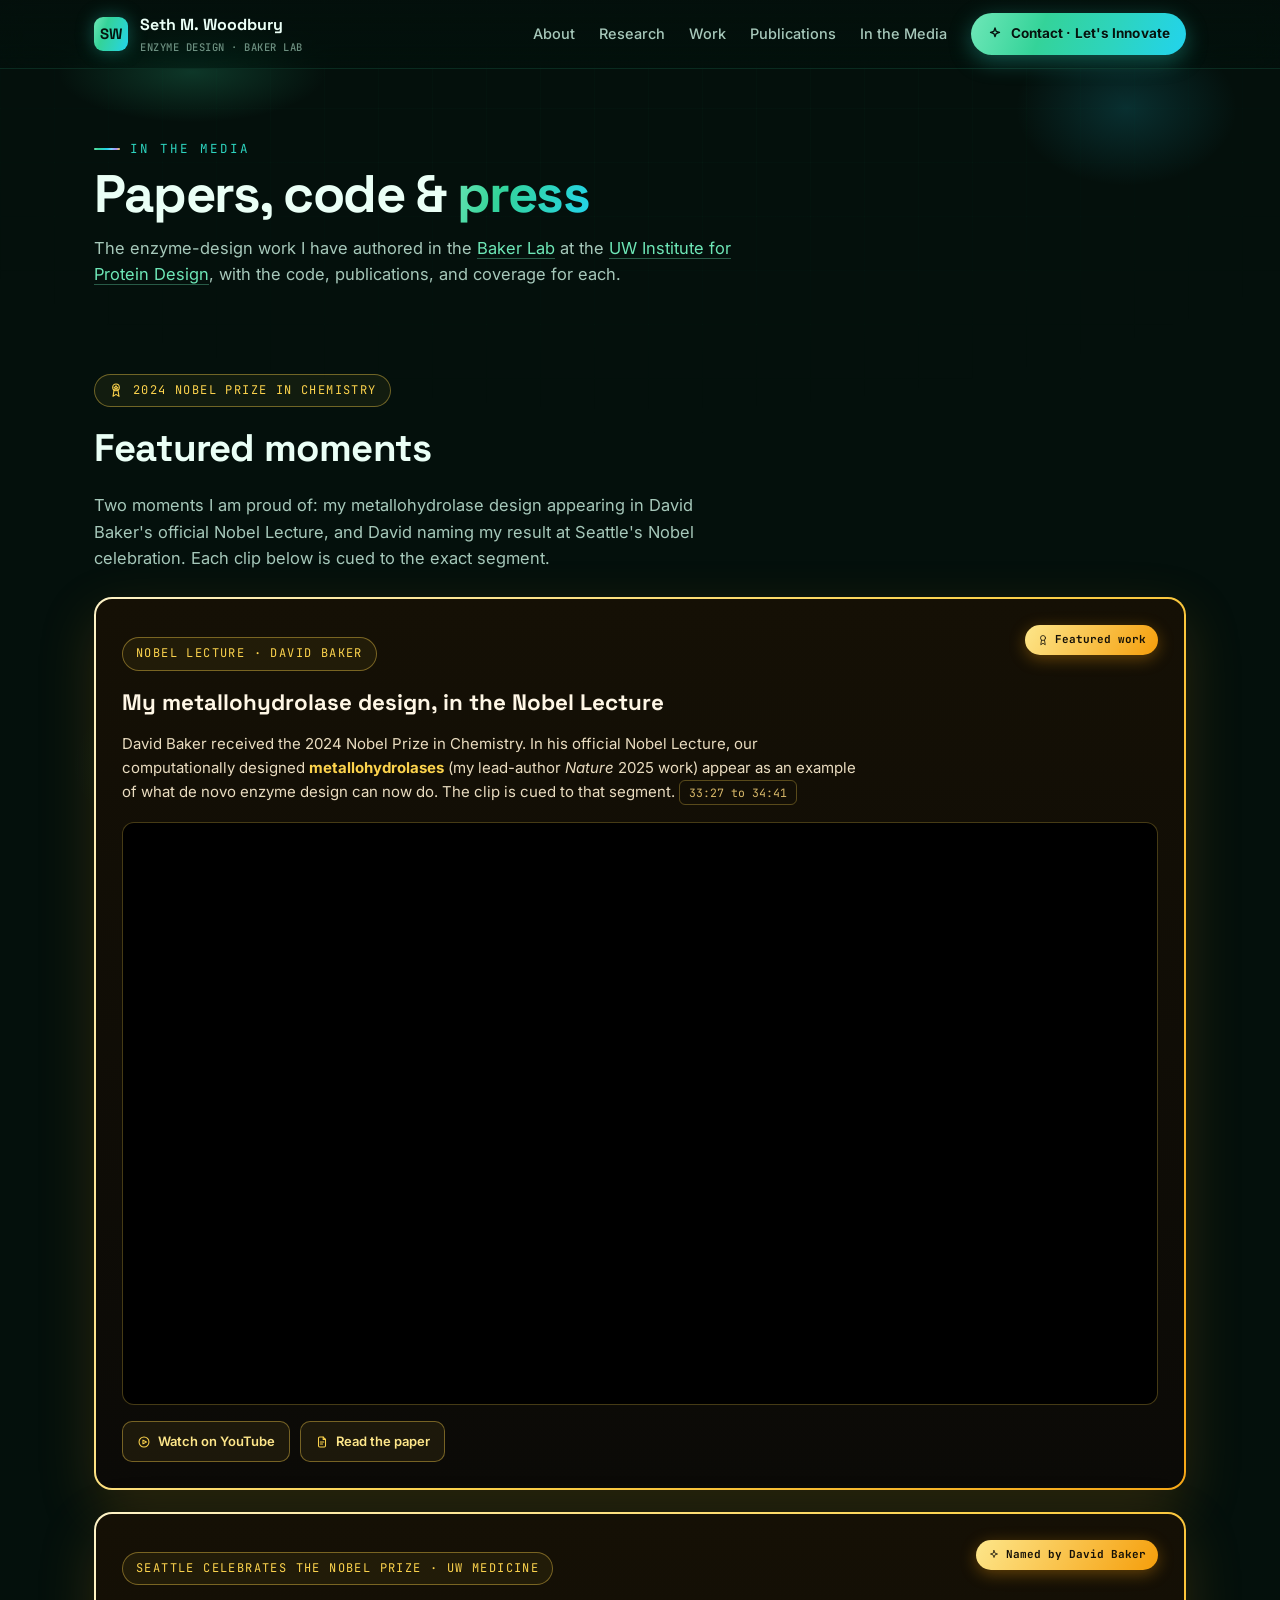
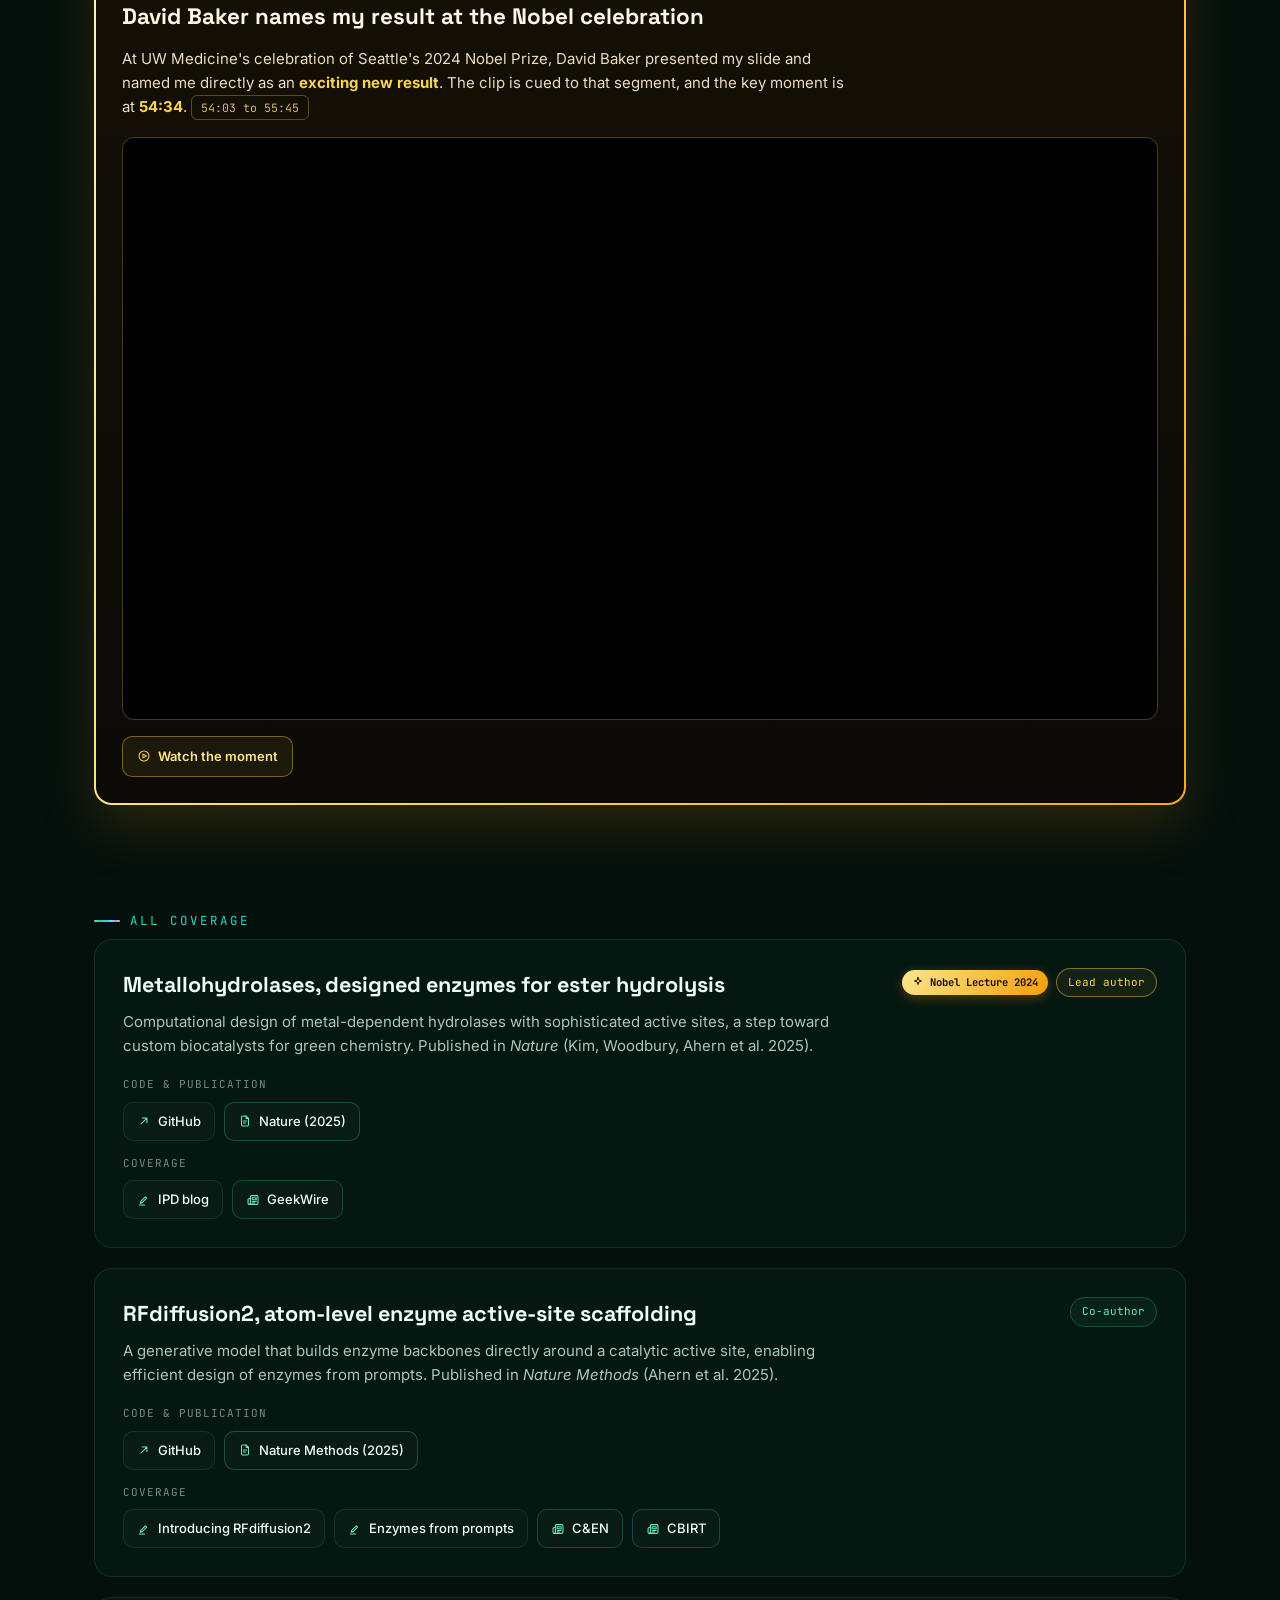
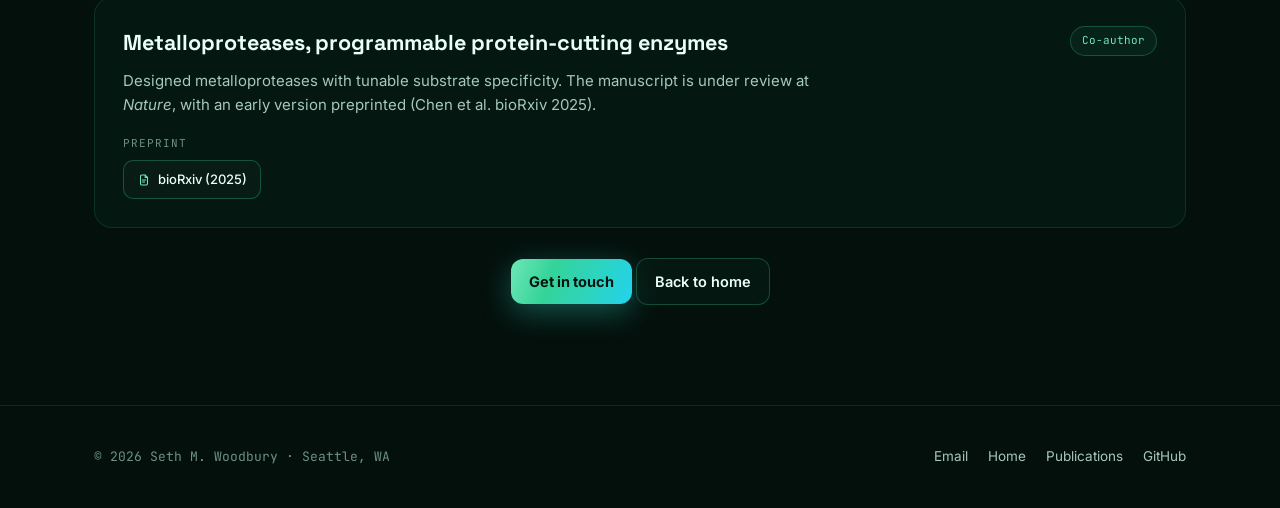
==== commit da316ab2: "Refine icon family (pillars, flow, media, section glyphs)" ====
--- a/media.html
+++ b/media.html
@@ -74,8 +74,8 @@
             <iframe src="https://www.youtube-nocookie.com/embed/KbDvQgsOI-E?start=2007&end=2081&rel=0" title="Nobel Prize lecture: David Baker, Nobel Prize in Chemistry 2024" loading="lazy" allow="accelerometer; encrypted-media; picture-in-picture; web-share" referrerpolicy="strict-origin-when-cross-origin" allowfullscreen></iframe>
           </div>
           <div class="nobel-links">
-            <a class="gold-pill" href="https://youtu.be/KbDvQgsOI-E?t=2007" target="_blank" rel="noopener"><svg class="icon" viewBox="0 0 24 24" fill="none" stroke="currentColor" stroke-width="1.8"><circle cx="12" cy="12" r="9"/><path d="m10 9 5 3-5 3z"/></svg>Watch on YouTube</a>
-            <a class="gold-pill" href="https://www.nature.com/articles/s41586-025-09746-w" target="_blank" rel="noopener"><svg class="icon" viewBox="0 0 24 24" fill="none" stroke="currentColor" stroke-width="1.6"><path d="M6 2h9l3 3v17H6z"/><path d="M14 2v4h4M9 12h6M9 16h6"/></svg>Read the paper</a>
+            <a class="gold-pill" href="https://youtu.be/KbDvQgsOI-E?t=2007" target="_blank" rel="noopener"><svg class="icon" viewBox="0 0 24 24" fill="none" stroke="currentColor" stroke-width="1.8"><circle cx="12" cy="12" r="8.5"/><path d="M10.2 8.8 L16.2 12 L10.2 15.2 Z"/></svg>Watch on YouTube</a>
+            <a class="gold-pill" href="https://www.nature.com/articles/s41586-025-09746-w" target="_blank" rel="noopener"><svg class="icon" viewBox="0 0 24 24" fill="none" stroke="currentColor" stroke-width="1.6"><path d="M14 3.5 H8 C6.9 3.5 6 4.4 6 5.5 V18.5 C6 19.6 6.9 20.5 8 20.5 H16 C17.1 20.5 18 19.6 18 18.5 V7.5 Z"/><path d="M14 3.5 V7.5 H18"/><path d="M9 12 H15"/><path d="M9 15.5 H13"/></svg>Read the paper</a>
           </div>
         </div>
       </div>
@@ -98,7 +98,7 @@
             <iframe src="https://www.youtube-nocookie.com/embed/z8NO4Bg7-ds?start=3243&end=3345&rel=0" title="Celebrating Seattle's 2024 Nobel Prize with Professor David Baker" loading="lazy" allow="accelerometer; encrypted-media; picture-in-picture; web-share" referrerpolicy="strict-origin-when-cross-origin" allowfullscreen></iframe>
           </div>
           <div class="nobel-links">
-            <a class="gold-pill" href="https://youtu.be/z8NO4Bg7-ds?t=3274" target="_blank" rel="noopener"><svg class="icon" viewBox="0 0 24 24" fill="none" stroke="currentColor" stroke-width="1.8"><circle cx="12" cy="12" r="9"/><path d="m10 9 5 3-5 3z"/></svg>Watch the moment</a>
+            <a class="gold-pill" href="https://youtu.be/z8NO4Bg7-ds?t=3274" target="_blank" rel="noopener"><svg class="icon" viewBox="0 0 24 24" fill="none" stroke="currentColor" stroke-width="1.8"><circle cx="12" cy="12" r="8.5"/><path d="M10.2 8.8 L16.2 12 L10.2 15.2 Z"/></svg>Watch the moment</a>
           </div>
         </div>
       </div>
@@ -123,14 +123,14 @@
           <div class="lg-label">Code &amp; publication</div>
           <div class="link-pills">
             <a class="link-pill" href="https://github.com/baker-laboratory/Metallohydrolase_Enzyme_Design" target="_blank" rel="noopener"><svg class="icon" viewBox="0 0 24 24"><path d="M7 17 17 7M9 7h8v8"/></svg>GitHub</a>
-            <a class="link-pill paper" href="https://www.nature.com/articles/s41586-025-09746-w" target="_blank" rel="noopener"><svg class="icon" viewBox="0 0 24 24"><path d="M6 2h9l3 3v17H6z"/><path d="M14 2v4h4M9 12h6M9 16h6"/></svg>Nature (2025)</a>
+            <a class="link-pill paper" href="https://www.nature.com/articles/s41586-025-09746-w" target="_blank" rel="noopener"><svg class="icon" viewBox="0 0 24 24"><path d="M14 3.5 H8 C6.9 3.5 6 4.4 6 5.5 V18.5 C6 19.6 6.9 20.5 8 20.5 H16 C17.1 20.5 18 19.6 18 18.5 V7.5 Z"/><path d="M14 3.5 V7.5 H18"/><path d="M9 12 H15"/><path d="M9 15.5 H13"/></svg>Nature (2025)</a>
           </div>
         </div>
         <div class="link-group">
           <div class="lg-label">Coverage</div>
           <div class="link-pills">
-            <a class="link-pill" href="https://www.ipd.uw.edu/2025/12/rfdiffusion2-efficient-enzymes-from-prompts/" target="_blank" rel="noopener"><svg class="icon" viewBox="0 0 24 24"><path d="M12 20h9"/><path d="M16.5 3.5a2.1 2.1 0 0 1 3 3L7 19l-4 1 1-4z"/></svg>IPD blog</a>
-            <a class="link-pill press" href="https://www.geekwire.com/2025/uw-nobel-winners-lab-releases-most-powerful-protein-design-tool-yet/" target="_blank" rel="noopener"><svg class="icon" viewBox="0 0 24 24"><path d="M4 5h13v14H4z"/><path d="M17 8h3v9a2 2 0 0 1-2 2M7 9h7M7 13h7M7 16h4"/></svg>GeekWire</a>
+            <a class="link-pill" href="https://www.ipd.uw.edu/2025/12/rfdiffusion2-efficient-enzymes-from-prompts/" target="_blank" rel="noopener"><svg class="icon" viewBox="0 0 24 24"><path d="M5.5 17.5 L8.8 16.5 L16.5 8.7 L14.3 6.5 L6.5 14.3 Z"/><path d="M4 20.5 H13"/></svg>IPD blog</a>
+            <a class="link-pill press" href="https://www.geekwire.com/2025/uw-nobel-winners-lab-releases-most-powerful-protein-design-tool-yet/" target="_blank" rel="noopener"><svg class="icon" viewBox="0 0 24 24"><path d="M7.5 17.5 V6.5 C7.5 5.4 8.4 4.5 9.5 4.5 H18.5 C19.6 4.5 20.5 5.4 20.5 6.5 V17.5 C20.5 18.6 19.6 19.5 18.5 19.5 H5.5"/><path d="M7.5 9.5 H5.5 C4.4 9.5 3.5 10.4 3.5 11.5 V17.5 C3.5 18.6 4.4 19.5 5.5 19.5 C6.6 19.5 7.5 18.6 7.5 17.5"/><path d="M10.5 8 H17.5 V11.5 H10.5 Z"/><path d="M10.5 14.5 H17.5"/><path d="M10.5 17 H14.5"/></svg>GeekWire</a>
           </div>
         </div>
       </div>
@@ -146,16 +146,16 @@
           <div class="lg-label">Code &amp; publication</div>
           <div class="link-pills">
             <a class="link-pill" href="https://github.com/RosettaCommons/RFdiffusion2" target="_blank" rel="noopener"><svg class="icon" viewBox="0 0 24 24"><path d="M7 17 17 7M9 7h8v8"/></svg>GitHub</a>
-            <a class="link-pill paper" href="https://www.nature.com/articles/s41592-025-02975-x" target="_blank" rel="noopener"><svg class="icon" viewBox="0 0 24 24"><path d="M6 2h9l3 3v17H6z"/><path d="M14 2v4h4M9 12h6M9 16h6"/></svg>Nature Methods (2025)</a>
+            <a class="link-pill paper" href="https://www.nature.com/articles/s41592-025-02975-x" target="_blank" rel="noopener"><svg class="icon" viewBox="0 0 24 24"><path d="M14 3.5 H8 C6.9 3.5 6 4.4 6 5.5 V18.5 C6 19.6 6.9 20.5 8 20.5 H16 C17.1 20.5 18 19.6 18 18.5 V7.5 Z"/><path d="M14 3.5 V7.5 H18"/><path d="M9 12 H15"/><path d="M9 15.5 H13"/></svg>Nature Methods (2025)</a>
           </div>
         </div>
         <div class="link-group">
           <div class="lg-label">Coverage</div>
           <div class="link-pills">
-            <a class="link-pill" href="https://www.ipd.uw.edu/2025/04/introducing-rfdiffusion2/" target="_blank" rel="noopener"><svg class="icon" viewBox="0 0 24 24"><path d="M12 20h9"/><path d="M16.5 3.5a2.1 2.1 0 0 1 3 3L7 19l-4 1 1-4z"/></svg>Introducing RFdiffusion2</a>
-            <a class="link-pill" href="https://www.ipd.uw.edu/2025/12/rfdiffusion2-efficient-enzymes-from-prompts/" target="_blank" rel="noopener"><svg class="icon" viewBox="0 0 24 24"><path d="M12 20h9"/><path d="M16.5 3.5a2.1 2.1 0 0 1 3 3L7 19l-4 1 1-4z"/></svg>Enzymes from prompts</a>
-            <a class="link-pill press" href="https://cen.acs.org/physical-chemistry/computational-chemistry/trio-AI-methods-tackles-enzyme/103/web/2025/12" target="_blank" rel="noopener"><svg class="icon" viewBox="0 0 24 24"><path d="M4 5h13v14H4z"/><path d="M17 8h3v9a2 2 0 0 1-2 2M7 9h7M7 13h7M7 16h4"/></svg>C&amp;EN</a>
-            <a class="link-pill press" href="https://cbirt.net/advancing-enzyme-design-rfdiffusion2-enables-atomic-level-scaffold-generation/" target="_blank" rel="noopener"><svg class="icon" viewBox="0 0 24 24"><path d="M4 5h13v14H4z"/><path d="M17 8h3v9a2 2 0 0 1-2 2M7 9h7M7 13h7M7 16h4"/></svg>CBIRT</a>
+            <a class="link-pill" href="https://www.ipd.uw.edu/2025/04/introducing-rfdiffusion2/" target="_blank" rel="noopener"><svg class="icon" viewBox="0 0 24 24"><path d="M5.5 17.5 L8.8 16.5 L16.5 8.7 L14.3 6.5 L6.5 14.3 Z"/><path d="M4 20.5 H13"/></svg>Introducing RFdiffusion2</a>
+            <a class="link-pill" href="https://www.ipd.uw.edu/2025/12/rfdiffusion2-efficient-enzymes-from-prompts/" target="_blank" rel="noopener"><svg class="icon" viewBox="0 0 24 24"><path d="M5.5 17.5 L8.8 16.5 L16.5 8.7 L14.3 6.5 L6.5 14.3 Z"/><path d="M4 20.5 H13"/></svg>Enzymes from prompts</a>
+            <a class="link-pill press" href="https://cen.acs.org/physical-chemistry/computational-chemistry/trio-AI-methods-tackles-enzyme/103/web/2025/12" target="_blank" rel="noopener"><svg class="icon" viewBox="0 0 24 24"><path d="M7.5 17.5 V6.5 C7.5 5.4 8.4 4.5 9.5 4.5 H18.5 C19.6 4.5 20.5 5.4 20.5 6.5 V17.5 C20.5 18.6 19.6 19.5 18.5 19.5 H5.5"/><path d="M7.5 9.5 H5.5 C4.4 9.5 3.5 10.4 3.5 11.5 V17.5 C3.5 18.6 4.4 19.5 5.5 19.5 C6.6 19.5 7.5 18.6 7.5 17.5"/><path d="M10.5 8 H17.5 V11.5 H10.5 Z"/><path d="M10.5 14.5 H17.5"/><path d="M10.5 17 H14.5"/></svg>C&amp;EN</a>
+            <a class="link-pill press" href="https://cbirt.net/advancing-enzyme-design-rfdiffusion2-enables-atomic-level-scaffold-generation/" target="_blank" rel="noopener"><svg class="icon" viewBox="0 0 24 24"><path d="M7.5 17.5 V6.5 C7.5 5.4 8.4 4.5 9.5 4.5 H18.5 C19.6 4.5 20.5 5.4 20.5 6.5 V17.5 C20.5 18.6 19.6 19.5 18.5 19.5 H5.5"/><path d="M7.5 9.5 H5.5 C4.4 9.5 3.5 10.4 3.5 11.5 V17.5 C3.5 18.6 4.4 19.5 5.5 19.5 C6.6 19.5 7.5 18.6 7.5 17.5"/><path d="M10.5 8 H17.5 V11.5 H10.5 Z"/><path d="M10.5 14.5 H17.5"/><path d="M10.5 17 H14.5"/></svg>CBIRT</a>
           </div>
         </div>
       </div>
@@ -170,7 +170,7 @@
         <div class="link-group">
           <div class="lg-label">Preprint</div>
           <div class="link-pills">
-            <a class="link-pill paper" href="https://www.biorxiv.org/content/10.1101/2025.11.20.689622v1" target="_blank" rel="noopener"><svg class="icon" viewBox="0 0 24 24"><path d="M6 2h9l3 3v17H6z"/><path d="M14 2v4h4M9 12h6M9 16h6"/></svg>bioRxiv (2025)</a>
+            <a class="link-pill paper" href="https://www.biorxiv.org/content/10.1101/2025.11.20.689622v1" target="_blank" rel="noopener"><svg class="icon" viewBox="0 0 24 24"><path d="M14 3.5 H8 C6.9 3.5 6 4.4 6 5.5 V18.5 C6 19.6 6.9 20.5 8 20.5 H16 C17.1 20.5 18 19.6 18 18.5 V7.5 Z"/><path d="M14 3.5 V7.5 H18"/><path d="M9 12 H15"/><path d="M9 15.5 H13"/></svg>bioRxiv (2025)</a>
           </div>
         </div>
       </div>
--- a/assets/styles.css
+++ b/assets/styles.css
@@ -56,13 +56,20 @@
   display:grid; place-items:center; color:var(--ink); font-weight:800; font-size:15px; box-shadow:0 0 18px var(--glow); animation:shimmer 8s ease infinite; }
 .brand small{ display:block; font-family:var(--font-mono); font-weight:500; font-size:10.5px; color:var(--muted-2); letter-spacing:.5px; text-transform:uppercase; margin-top:1px; }
 .nav-links{ display:flex; align-items:center; gap:24px; }
-.nav-links a{ color:var(--muted); font-size:14.5px; font-weight:500; }
-.nav-links a:hover{ color:var(--text); }
+.nav-links a:not(.nav-cta){ color:var(--muted); font-size:14.5px; font-weight:500; }
+.nav-links a:not(.nav-cta):hover{ color:var(--text); }
+/* CTA: iridescent fill + dark text, matching .btn.primary ("Email me"). Dark --ink clears AA
+   contrast across every hue of the gradient (incl. the violet stop), per design review. */
 .nav-cta{ display:inline-flex; align-items:center; gap:8px; font-family:var(--font-body); font-size:13.5px; font-weight:700;
-  padding:9px 16px; border-radius:999px; color:var(--ink); background:var(--irid); background-size:200% 200%;
-  animation:shimmer 9s ease infinite; box-shadow:0 0 20px var(--glow); white-space:nowrap; letter-spacing:.1px; }
-.nav-cta:hover{ color:var(--ink); filter:brightness(1.06); transform:translateY(-1px); }
-.nav-cta .icon{ width:16px; height:16px; stroke-width:2; }
+  padding:10px 16px; border-radius:999px; color:var(--ink); white-space:nowrap; letter-spacing:.1px; border:none;
+  background:var(--irid); background-size:200% 200%; animation:shimmer 9s ease infinite; box-shadow:0 6px 22px var(--glow);
+  text-shadow:0 1px 0 rgba(255,255,255,.18); }
+.nav-cta:hover{ color:var(--ink); transform:translateY(-1px); filter:brightness(1.04); box-shadow:0 8px 30px var(--glow); }
+.nav-cta .icon{ width:16px; height:16px; stroke-width:2; color:var(--ink); }
+/* the "Filled Contact button" playground toggle keeps the same dark-on-iridescent look */
+[data-cta="fill"] .nav-cta{ color:var(--ink); background:var(--irid); background-size:200% 200%; border:none; text-shadow:0 1px 0 rgba(255,255,255,.18); }
+[data-cta="fill"] .nav-cta:hover{ color:var(--ink); filter:brightness(1.04); background:var(--irid); background-size:200% 200%; }
+[data-cta="fill"] .nav-cta .icon{ color:var(--ink); }
 .nav-toggle{ display:none; background:none; border:1px solid var(--border-2); color:var(--text); border-radius:9px; padding:6px 9px; cursor:pointer; }
 .nav-toggle .icon{ width:20px; height:20px; }
 
@@ -93,14 +100,14 @@
 /* Portrait */
 .portrait-wrap{ position:relative; display:grid; place-items:center; }
 .portrait-ring{ position:relative; width:min(340px,78vw); aspect-ratio:1; border-radius:50%; padding:5px;
-  background:var(--irid); background-size:260% 260%; animation:spin 18s linear infinite; box-shadow:0 0 60px var(--glow), inset 0 0 30px rgba(0,0,0,.4); }
+  background:var(--irid); background-size:260% 260%; animation:shimmer 10s ease infinite; box-shadow:0 0 60px var(--glow), inset 0 0 30px rgba(0,0,0,.4); }
 .portrait-ring::after{ content:""; position:absolute; inset:-14px; border-radius:50%;
-  background:conic-gradient(from 0deg, transparent, color-mix(in srgb, var(--accent) 25%, transparent), transparent 40%);
-  animation:spin 9s linear infinite reverse; z-index:-1; filter:blur(6px); }
-.portrait{ width:100%; height:100%; border-radius:50%; object-fit:cover; background:var(--panel-solid); animation:spin 18s linear infinite reverse; }
+  background:radial-gradient(circle, transparent 58%, color-mix(in srgb, var(--accent) 22%, transparent) 100%);
+  z-index:-1; filter:blur(8px); }
+.portrait{ width:100%; height:100%; border-radius:50%; object-fit:cover; background:var(--panel-solid); }
 .portrait-fallback{ width:100%; height:100%; border-radius:50%;
   background:radial-gradient(circle at 50% 32%, color-mix(in srgb, var(--accent) 35%, transparent), transparent 60%), var(--panel-solid);
-  display:grid; place-items:center; animation:spin 18s linear infinite reverse; }
+  display:grid; place-items:center; }
 .portrait-fallback span{ font-family:var(--font-display); font-weight:700; font-size:4.6rem; background:var(--irid); -webkit-background-clip:text; background-clip:text; color:transparent; }
 
 .badge-float{ position:absolute; z-index:3; font-family:var(--font-mono); font-size:11.5px; font-weight:600; letter-spacing:.3px;
@@ -326,3 +333,33 @@
 .nobel-banner .go{ margin-left:auto; color:#fcd34d; display:inline-flex; align-items:center; gap:6px; font-family:var(--font-mono); font-size:13px; white-space:nowrap; }
 .nobel-banner .go .icon{ width:15px; height:15px; }
 @media (max-width:640px){ .nobel-banner .go span{ display:none; } }
+
+/* ===================== HYPOTHESIS-DRIVEN DESIGN FLOW ===================== */
+.flow{ display:flex; gap:12px; align-items:stretch; }
+.flow-step{ flex:1 1 0; position:relative; border:1px solid var(--border); border-radius:var(--radius); background:var(--panel); padding:22px; transition:all .22s ease; }
+.flow-step:hover{ border-color:var(--border-2); transform:translateY(-3px); box-shadow:0 14px 36px rgba(0,0,0,.3); }
+.flow-step .fs-top{ display:flex; align-items:center; gap:12px; margin-bottom:12px; }
+.flow-step .num{ width:26px; height:26px; border-radius:8px; flex:none; display:grid; place-items:center; font-family:var(--font-mono); font-weight:700; font-size:12.5px; color:var(--ink); background:var(--irid); background-size:200% 200%; animation:shimmer 9s ease infinite; }
+.flow-step .ic{ width:40px; height:40px; border-radius:11px; flex:none; display:grid; place-items:center; color:var(--mint); background:color-mix(in srgb,var(--accent) 10%,transparent); border:1px solid var(--border-2); }
+.flow-step .ic .icon{ width:22px; height:22px; }
+.flow-step .q{ font-family:var(--font-mono); font-size:11px; letter-spacing:.4px; color:var(--a3); text-transform:uppercase; margin:0 0 4px; }
+.flow-step h4{ font-family:var(--font-display); font-size:1.05rem; margin:0; color:var(--text); }
+.flow-step p{ color:var(--muted); font-size:14px; margin:8px 0 0; }
+.flow-arrow{ display:flex; align-items:center; color:var(--a3); flex:none; }
+.flow-arrow .icon{ width:22px; height:22px; }
+.flow-loop{ margin-top:14px; display:flex; align-items:center; gap:14px; border:1px dashed var(--border-2); border-radius:var(--radius-sm); background:color-mix(in srgb,var(--accent) 5%,transparent); padding:14px 18px; }
+.flow-loop .ic{ width:34px; height:34px; border-radius:10px; flex:none; display:grid; place-items:center; color:var(--mint); background:color-mix(in srgb,var(--accent) 10%,transparent); border:1px solid var(--border-2); }
+.flow-loop .ic .icon{ width:19px; height:19px; }
+.flow-loop p{ margin:0; color:var(--muted); font-size:14px; }
+.flow-loop b{ color:var(--text); }
+@media (max-width:760px){
+  .flow{ flex-direction:column; }
+  .flow-arrow{ justify-content:center; }
+  .flow-arrow .icon{ transform:rotate(90deg); }
+}
+/* animated coil glyph (step 3): gently "turns" in place via horizontal-scale breathe */
+.icon--coil{ animation:coil-turn 8s ease-in-out infinite; transform-origin:50% 50%; will-change:transform; }
+.icon--coil .coil-back{ animation:coil-depth 8s ease-in-out infinite; }
+@keyframes coil-turn{ 0%,100%{ transform:scaleX(1); } 50%{ transform:scaleX(0.62); } }
+@keyframes coil-depth{ 0%,100%{ opacity:0.45; } 50%{ opacity:0.28; } }
+@media (prefers-reduced-motion:reduce){ .icon--coil, .icon--coil .coil-back{ animation:none; } }
